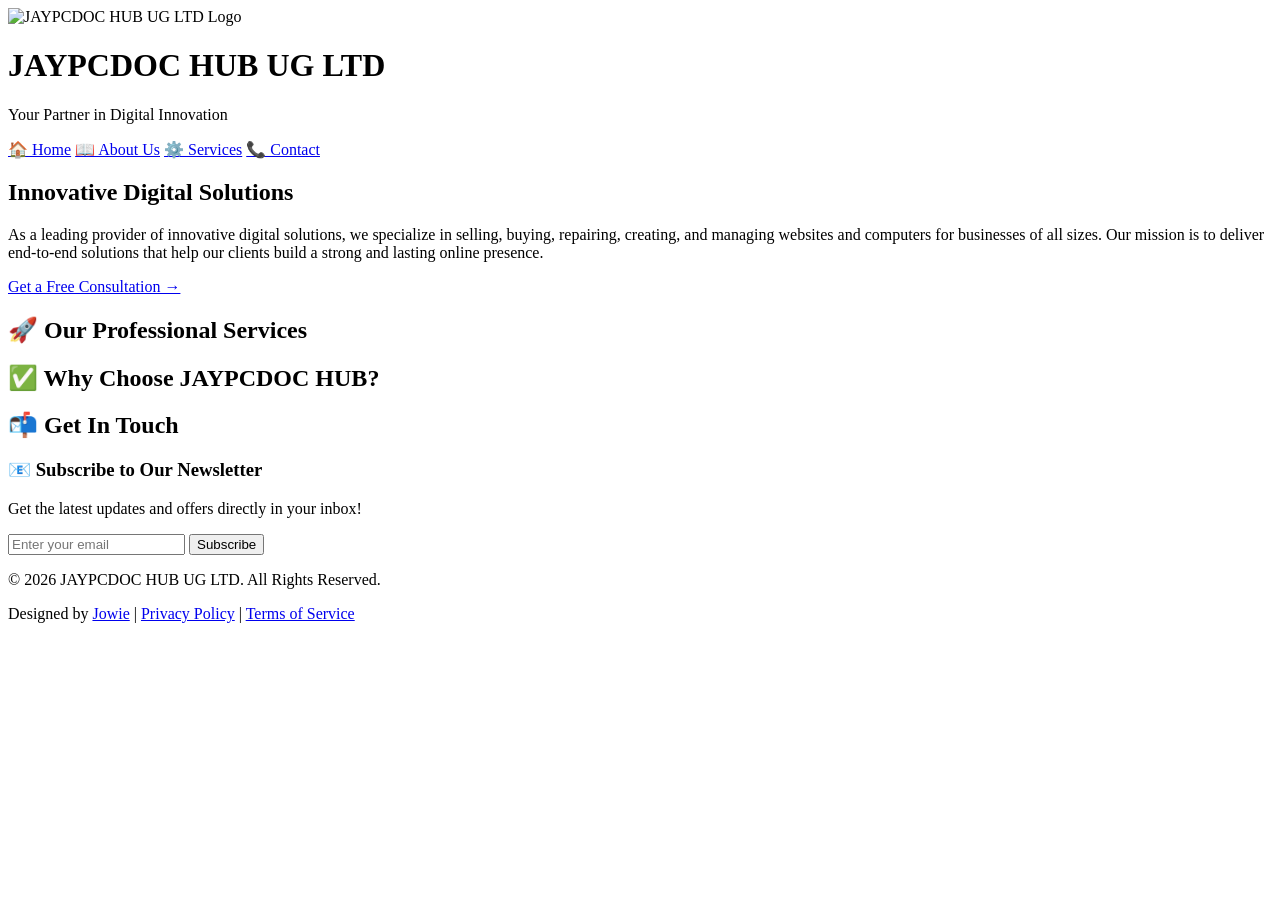
==== index.html @ 0c79f5c9 "git add I added style.css ,about.html ,index.html  and script.js" ====
<!DOCTYPE html>
<html lang="en">
<head>
    <meta charset="UTF-8">
    <meta name="viewport" content="width=device-width, initial-scale=1.0">
    <title>JAYPCDOC HUB | Digital Solutions</title>
    <!-- CSS External File -->
    <link rel="stylesheet" href="css/style.css">
</head>
<body>
    <div class="container">
        <!-- Header with Logo and Title combined -->
        <div class="header-section">
            <div class="logo-area">
                <img src="images/screenshot-7.png" alt="JAYPCDOC HUB UG LTD Logo" width="80" height="80">
                <h1>JAYPCDOC HUB <span class="light-text">UG LTD</span></h1>
            </div>
            <p class="tagline">Your Partner in Digital Innovation</p>
        </div>

        <!-- Professional Navigation -->
        <nav class="main-nav">
            <a href="index.html" class="active">🏠 Home</a>
            <a href="pages/about.html">📖 About Us</a>
            <a href="pages/services.html">⚙️ Services</a>
            <a href="pages/contact.html">📞 Contact</a>
        </nav>

        <!-- Main Hero Section -->
        <div class="hero-section">
            <h2 class="no-border">Innovative Digital Solutions</h2>
            <p class="hero-text">As a leading provider of innovative digital solutions, we specialize in selling, buying, repairing, creating, and managing websites and computers for businesses of all sizes. Our mission is to deliver end-to-end solutions that help our clients build a strong and lasting online presence.</p>
            <a href="pages/contact.html" class="cta-button" id="consultationBtn">Get a Free Consultation →</a>
        </div>

        <!-- Our Services -->
        <h2>🚀 Our Professional Services</h2>
        <div class="services-grid" id="servicesContainer">
            <!-- Services will be loaded dynamically via JavaScript -->
        </div>

        <!-- Why Choose Us -->
        <h2>✅ Why Choose JAYPCDOC HUB?</h2>
        <div class="features-grid" id="featuresContainer">
            <!-- Features will be loaded dynamically via JavaScript -->
        </div>

        <!-- Contact Us Section -->
        <h2>📬 Get In Touch</h2>
        <div class="contact-info" id="contactSection">
            <!-- Contact info will be loaded dynamically via JavaScript -->
        </div>

        <!-- Newsletter Signup -->
        <div class="newsletter-section">
            <h3>📧 Subscribe to Our Newsletter</h3>
            <p>Get the latest updates and offers directly in your inbox!</p>
            <form id="newsletterForm" class="newsletter-form">
                <input type="email" placeholder="Enter your email" required>
                <button type="submit" class="subscribe-btn">Subscribe</button>
            </form>
            <div id="newsletterMessage" class="newsletter-message"></div>
        </div>

        <!-- Footer -->
        <footer>
            <p>&copy; 2026 JAYPCDOC HUB UG LTD. All Rights Reserved.</p>
            <p>Designed  by <a href="#">Jowie</a> | <a href="#">Privacy Policy</a> | <a href="#">Terms of Service</a></p>
        </footer>
    </div>

    <!-- JavaScript External File -->
    <script src="js/script.js"></script>
</body>
</html>
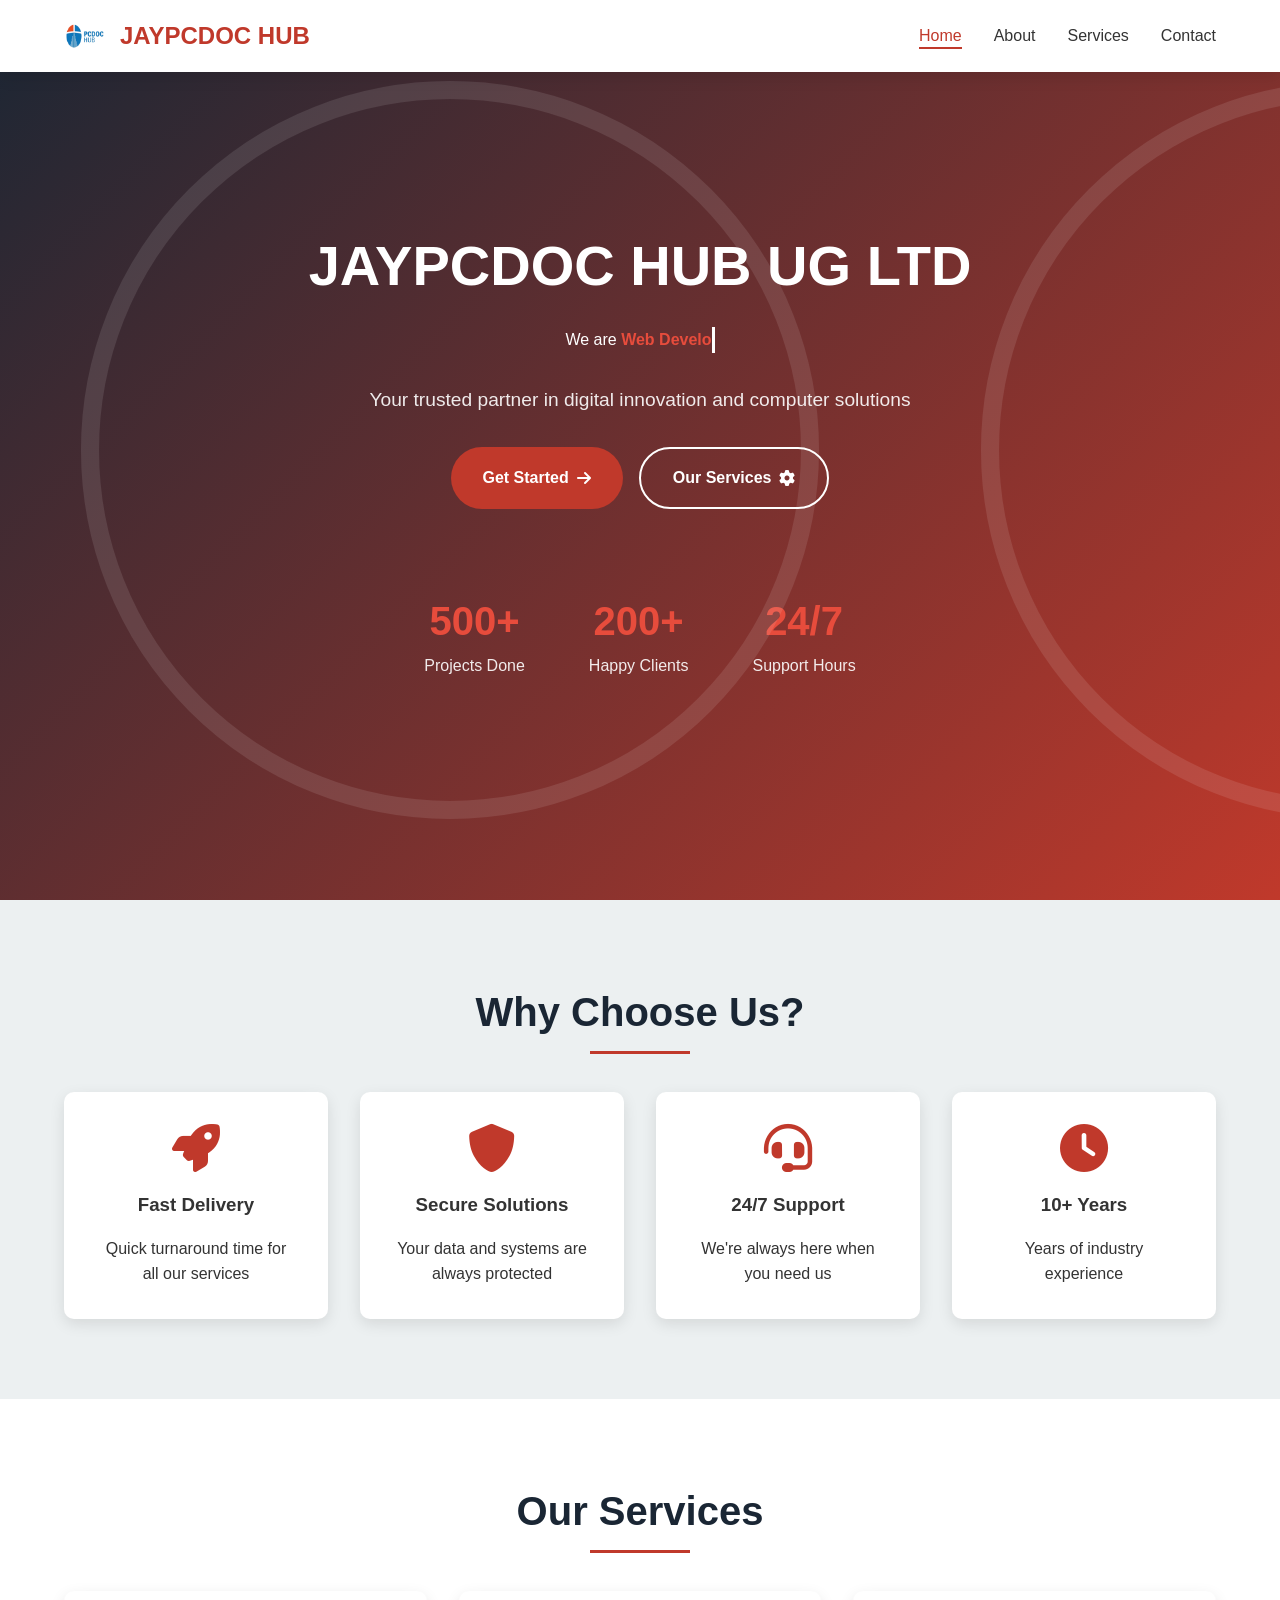
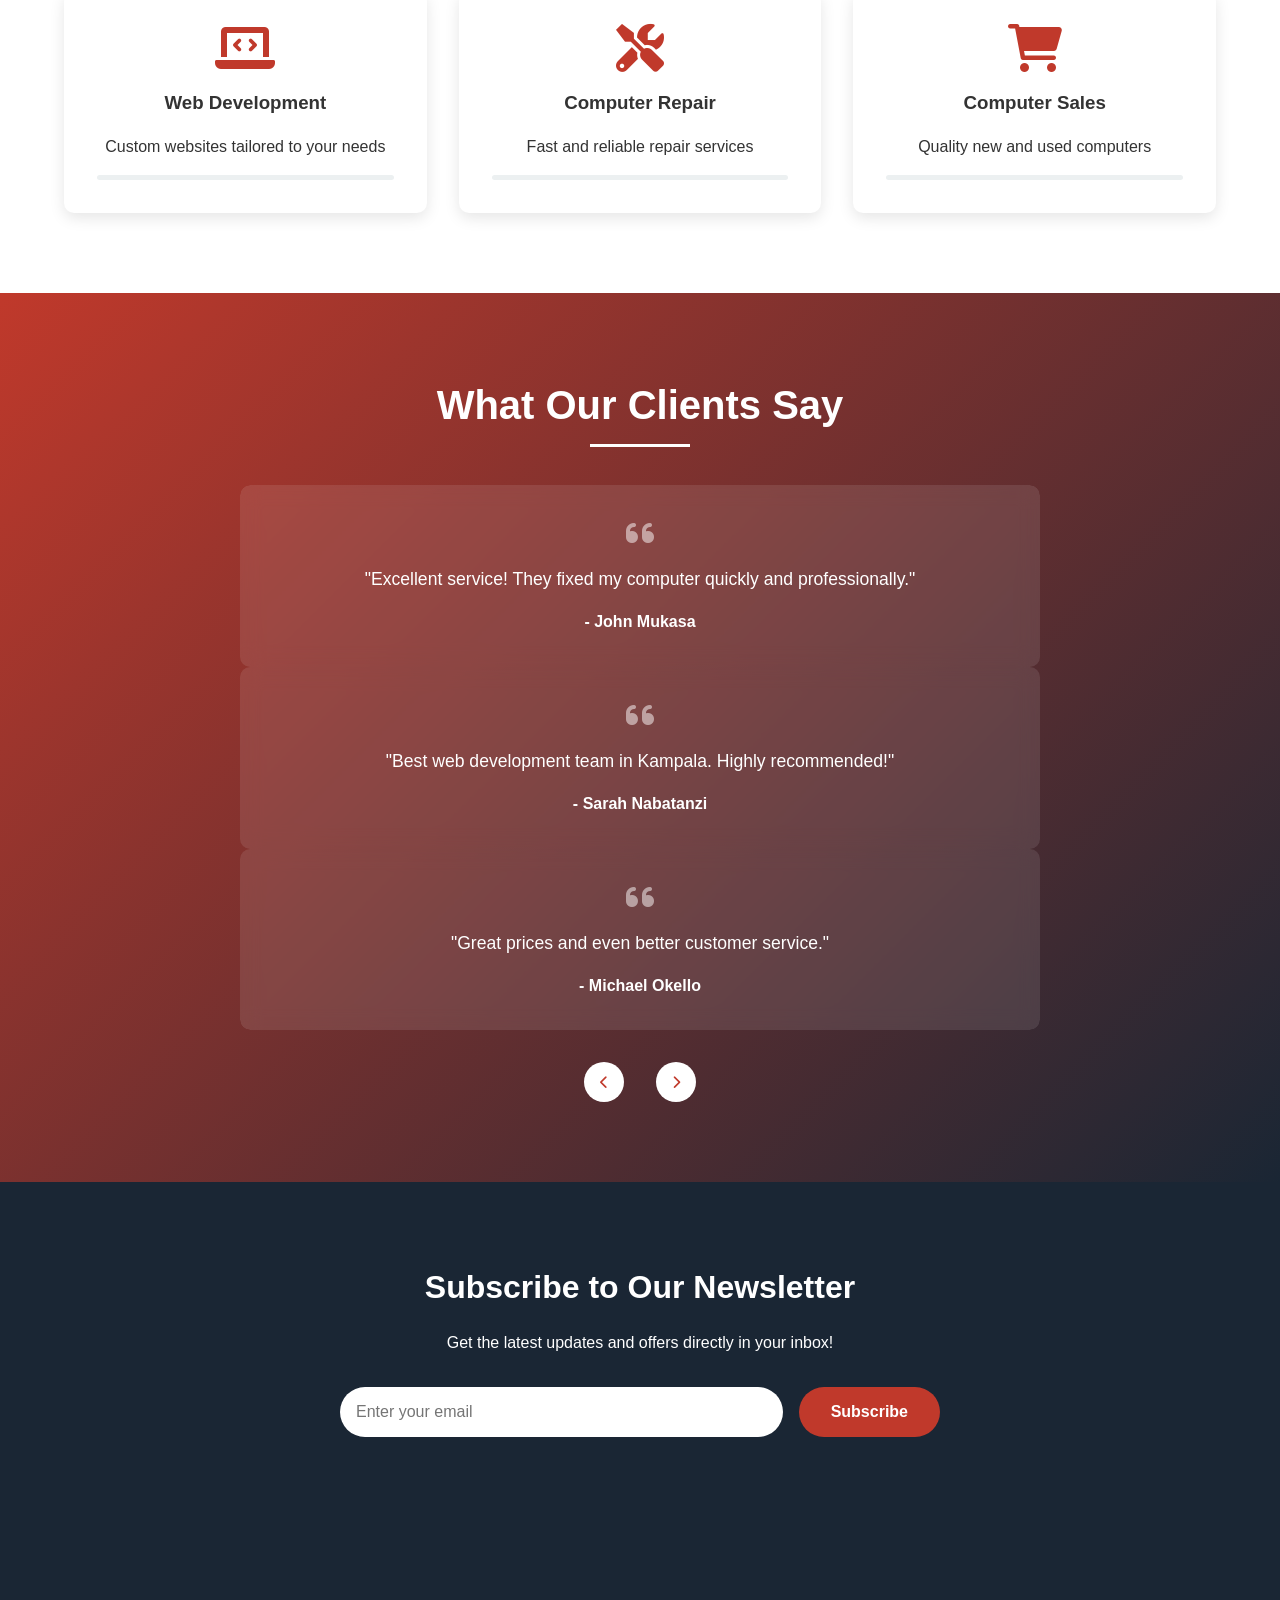
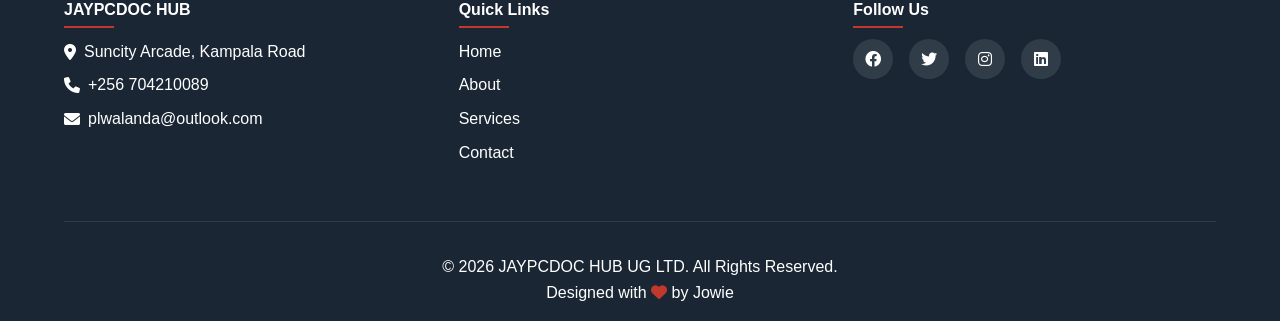
==== commit 30fb6343: "Improve website UI and services page Improve website UI and services page  - Updated logo - Added" ====
--- a/index.html
+++ b/index.html
@@ -3,73 +3,227 @@
 <head>
     <meta charset="UTF-8">
     <meta name="viewport" content="width=device-width, initial-scale=1.0">
-    <title>JAYPCDOC HUB | Digital Solutions</title>
-    <!-- CSS External File -->
-    <link rel="stylesheet" href="css/style.css">
+    <title>JAYPCDOC HUB - Home</title>
+    <link rel="stylesheet" href="style.css">
+    <!-- Font Awesome for icons -->
+    <link rel="stylesheet" href="https://cdnjs.cloudflare.com/ajax/libs/font-awesome/6.0.0/css/all.min.css">
 </head>
 <body>
-    <div class="container">
-        <!-- Header with Logo and Title combined -->
-        <div class="header-section">
-            <div class="logo-area">
-                <img src="images/screenshot-7.png" alt="JAYPCDOC HUB UG LTD Logo" width="80" height="80">
-                <h1>JAYPCDOC HUB <span class="light-text">UG LTD</span></h1>
-            </div>
-            <p class="tagline">Your Partner in Digital Innovation</p>
-        </div>
-
-        <!-- Professional Navigation -->
-        <nav class="main-nav">
-            <a href="index.html" class="active">🏠 Home</a>
-            <a href="pages/about.html">📖 About Us</a>
-            <a href="pages/services.html">⚙️ Services</a>
-            <a href="pages/contact.html">📞 Contact</a>
+    <!-- Loading Spinner -->
+    <div class="loader-wrapper" id="loader">
+        <div class="loader"></div>
+    </div>
+
+    <!-- Scroll Progress Bar -->
+    <div class="progress-bar" id="progressBar"></div>
+
+    <!-- Header -->
+    <header>
+        <nav class="navbar">
+            <div class="logo">
+                <img src="logo.png" alt="JAYPCDOC HUB Logo" class="logo-image">
+                <span class="logo-text">JAYPCDOC HUB</span>
+            </div>
+            <ul class="nav-menu" id="navMenu">
+                <li><a href="index.html" class="active">Home</a></li>
+                <li><a href="about.html">About</a></li>
+                <li><a href="services.html">Services</a></li>
+                <li><a href="contact.html">Contact</a></li>
+            </ul>
+            <div class="hamburger" id="hamburger">
+                <span class="bar"></span>
+                <span class="bar"></span>
+                <span class="bar"></span>
+            </div>
         </nav>
-
-        <!-- Main Hero Section -->
-        <div class="hero-section">
-            <h2 class="no-border">Innovative Digital Solutions</h2>
-            <p class="hero-text">As a leading provider of innovative digital solutions, we specialize in selling, buying, repairing, creating, and managing websites and computers for businesses of all sizes. Our mission is to deliver end-to-end solutions that help our clients build a strong and lasting online presence.</p>
-            <a href="pages/contact.html" class="cta-button" id="consultationBtn">Get a Free Consultation →</a>
-        </div>
-
-        <!-- Our Services -->
-        <h2>🚀 Our Professional Services</h2>
-        <div class="services-grid" id="servicesContainer">
-            <!-- Services will be loaded dynamically via JavaScript -->
-        </div>
-
-        <!-- Why Choose Us -->
-        <h2>✅ Why Choose JAYPCDOC HUB?</h2>
-        <div class="features-grid" id="featuresContainer">
-            <!-- Features will be loaded dynamically via JavaScript -->
-        </div>
-
-        <!-- Contact Us Section -->
-        <h2>📬 Get In Touch</h2>
-        <div class="contact-info" id="contactSection">
-            <!-- Contact info will be loaded dynamically via JavaScript -->
-        </div>
-
-        <!-- Newsletter Signup -->
-        <div class="newsletter-section">
-            <h3>📧 Subscribe to Our Newsletter</h3>
+    </header>
+
+    <!-- Hero Section with Typing Effect -->
+    <section class="hero">
+        <div class="hero-content">
+            <h1 class="glitch-text">JAYPCDOC HUB UG LTD</h1>
+            <p>We are <span class="typed-text"></span><span class="cursor">&nbsp;</span></p>
+            <p class="hero-description">Your trusted partner in digital innovation and computer solutions</p>
+            <div class="hero-buttons">
+                <a href="contact.html" class="btn btn-primary">Get Started <i class="fas fa-arrow-right"></i></a>
+                <a href="services.html" class="btn btn-secondary">Our Services <i class="fas fa-cog"></i></a>
+            </div>
+        </div>
+        <div class="hero-stats">
+            <div class="stat-item" data-target="500">
+                <span class="stat-number" id="stat1">0</span>
+                <span class="stat-label">Projects Done</span>
+            </div>
+            <div class="stat-item" data-target="200">
+                <span class="stat-number" id="stat2">0</span>
+                <span class="stat-label">Happy Clients</span>
+            </div>
+            <div class="stat-item" data-target="24">
+                <span class="stat-number" id="stat3">0</span>
+                <span class="stat-label">Support Hours</span>
+            </div>
+        </div>
+    </section>
+
+    <!-- Features Section with Cards -->
+    <section class="features">
+        <h2 class="section-title">Why Choose Us?</h2>
+        <div class="features-grid">
+            <div class="feature-card" data-aos="fade-up">
+                <div class="feature-icon">
+                    <i class="fas fa-rocket"></i>
+                </div>
+                <h3>Fast Delivery</h3>
+                <p>Quick turnaround time for all our services</p>
+                <div class="feature-hover">
+                    <span>Learn more <i class="fas fa-arrow-right"></i></span>
+                </div>
+            </div>
+            <div class="feature-card" data-aos="fade-up" data-aos-delay="100">
+                <div class="feature-icon">
+                    <i class="fas fa-shield-alt"></i>
+                </div>
+                <h3>Secure Solutions</h3>
+                <p>Your data and systems are always protected</p>
+                <div class="feature-hover">
+                    <span>Learn more <i class="fas fa-arrow-right"></i></span>
+                </div>
+            </div>
+            <div class="feature-card" data-aos="fade-up" data-aos-delay="200">
+                <div class="feature-icon">
+                    <i class="fas fa-headset"></i>
+                </div>
+                <h3>24/7 Support</h3>
+                <p>We're always here when you need us</p>
+                <div class="feature-hover">
+                    <span>Learn more <i class="fas fa-arrow-right"></i></span>
+                </div>
+            </div>
+            <div class="feature-card" data-aos="fade-up" data-aos-delay="300">
+                <div class="feature-icon">
+                    <i class="fas fa-clock"></i>
+                </div>
+                <h3>10+ Years</h3>
+                <p>Years of industry experience</p>
+                <div class="feature-hover">
+                    <span>Learn more <i class="fas fa-arrow-right"></i></span>
+                </div>
+            </div>
+        </div>
+    </section>
+
+    <!-- Services Preview -->
+    <section class="services-preview">
+        <h2 class="section-title">Our Services</h2>
+        <div class="services-grid">
+            <div class="service-card" onclick="showServiceDetails(1)">
+                <i class="fas fa-laptop-code"></i>
+                <h3>Web Development</h3>
+                <p>Custom websites tailored to your needs</p>
+                <div class="service-progress">
+                    <div class="progress-bar" style="width: 0%" id="progress1"></div>
+                </div>
+            </div>
+            <div class="service-card" onclick="showServiceDetails(2)">
+                <i class="fas fa-tools"></i>
+                <h3>Computer Repair</h3>
+                <p>Fast and reliable repair services</p>
+                <div class="service-progress">
+                    <div class="progress-bar" style="width: 0%" id="progress2"></div>
+                </div>
+            </div>
+            <div class="service-card" onclick="showServiceDetails(3)">
+                <i class="fas fa-shopping-cart"></i>
+                <h3>Computer Sales</h3>
+                <p>Quality new and used computers</p>
+                <div class="service-progress">
+                    <div class="progress-bar" style="width: 0%" id="progress3"></div>
+                </div>
+            </div>
+        </div>
+    </section>
+
+    <!-- Testimonials Slider -->
+    <section class="testimonials">
+        <h2 class="section-title">What Our Clients Say</h2>
+        <div class="testimonial-slider">
+            <div class="testimonial-container" id="testimonialContainer">
+                <div class="testimonial">
+                    <i class="fas fa-quote-left"></i>
+                    <p>"Excellent service! They fixed my computer quickly and professionally."</p>
+                    <h4>- John Mukasa</h4>
+                </div>
+                <div class="testimonial">
+                    <i class="fas fa-quote-left"></i>
+                    <p>"Best web development team in Kampala. Highly recommended!"</p>
+                    <h4>- Sarah Nabatanzi</h4>
+                </div>
+                <div class="testimonial">
+                    <i class="fas fa-quote-left"></i>
+                    <p>"Great prices and even better customer service."</p>
+                    <h4>- Michael Okello</h4>
+                </div>
+            </div>
+            <div class="slider-controls">
+                <button class="slider-btn" onclick="prevTestimonial()"><i class="fas fa-chevron-left"></i></button>
+                <div class="slider-dots" id="sliderDots"></div>
+                <button class="slider-btn" onclick="nextTestimonial()"><i class="fas fa-chevron-right"></i></button>
+            </div>
+        </div>
+    </section>
+
+    <!-- Newsletter Section -->
+    <section class="newsletter">
+        <div class="newsletter-content">
+            <h3>Subscribe to Our Newsletter</h3>
             <p>Get the latest updates and offers directly in your inbox!</p>
             <form id="newsletterForm" class="newsletter-form">
                 <input type="email" placeholder="Enter your email" required>
-                <button type="submit" class="subscribe-btn">Subscribe</button>
+                <button type="submit" class="btn btn-primary">Subscribe</button>
             </form>
             <div id="newsletterMessage" class="newsletter-message"></div>
         </div>
-
-        <!-- Footer -->
-        <footer>
+    </section>
+
+    <!-- Back to Top Button -->
+    <button class="back-to-top" id="backToTop">
+        <i class="fas fa-arrow-up"></i>
+    </button>
+
+    <!-- Footer -->
+    <footer>
+        <div class="footer-content">
+            <div class="footer-section">
+                <h4>JAYPCDOC HUB</h4>
+                <p><i class="fas fa-map-marker-alt"></i> Suncity Arcade, Kampala Road</p>
+                <p><i class="fas fa-phone"></i> +256 704210089</p>
+                <p><i class="fas fa-envelope"></i> plwalanda@outlook.com</p>
+            </div>
+            <div class="footer-section">
+                <h4>Quick Links</h4>
+                <ul>
+                    <li><a href="index.html">Home</a></li>
+                    <li><a href="about.html">About</a></li>
+                    <li><a href="services.html">Services</a></li>
+                    <li><a href="contact.html">Contact</a></li>
+                </ul>
+            </div>
+            <div class="footer-section">
+                <h4>Follow Us</h4>
+                <div class="social-links">
+                    <a href="#"><i class="fab fa-facebook"></i></a>
+                    <a href="#"><i class="fab fa-twitter"></i></a>
+                    <a href="#"><i class="fab fa-instagram"></i></a>
+                    <a href="#"><i class="fab fa-linkedin"></i></a>
+                </div>
+            </div>
+        </div>
+        <div class="footer-bottom">
             <p>&copy; 2026 JAYPCDOC HUB UG LTD. All Rights Reserved.</p>
-            <p>Designed  by <a href="#">Jowie</a> | <a href="#">Privacy Policy</a> | <a href="#">Terms of Service</a></p>
-        </footer>
-    </div>
-
-    <!-- JavaScript External File -->
-    <script src="js/script.js"></script>
+            <p>Designed with <i class="fas fa-heart"></i> by Jowie</p>
+        </div>
+    </footer>
+
+    <script src="script.js"></script>
 </body>
 </html>
--- a/style.css
+++ b/style.css
@@ -0,0 +1,1464 @@
+/* ===== RESET & BASE ===== */
+* {
+    margin: 0;
+    padding: 0;
+    box-sizing: border-box;
+}
+
+:root {
+    --primary-color: #c0392b;  /* Deep Red */
+    --secondary-color: #2c3e50; /* Deep Blue */
+    --accent-color: #e74c3c;    /* Bright Red for accents */
+    --dark-color: #1a2634;      /* Darker Blue for backgrounds */
+    --light-color: #ecf0f1;     /* Light Gray (keep for contrast) */
+    --danger-color: #c0392b;    /* Same as primary red */
+    --text-color: #333;
+    --text-light: #7f8c8d;
+    --white: #fff;
+    --black: #000;
+    --shadow: 0 5px 15px rgba(0,0,0,0.1);
+    --transition: all 0.3s ease;
+}
+
+body {
+    font-family: 'Segoe UI', Tahoma, Geneva, Verdana, sans-serif;
+    line-height: 1.6;
+    color: var(--text-color);
+    overflow-x: hidden;
+}
+
+/* ===== LOADER ===== */
+.loader-wrapper {
+    position: fixed;
+    top: 0;
+    left: 0;
+    width: 100%;
+    height: 100%;
+    background: var(--white);
+    display: flex;
+    justify-content: center;
+    align-items: center;
+    z-index: 9999;
+    transition: opacity 0.5s ease;
+}
+
+.loader-wrapper.fade-out {
+    opacity: 0;
+    pointer-events: none;
+}
+
+.loader {
+    width: 50px;
+    height: 50px;
+    border: 5px solid var(--light-color);
+    border-top-color: var(--primary-color);
+    border-radius: 50%;
+    animation: spin 1s linear infinite;
+}
+
+@keyframes spin {
+    to { transform: rotate(360deg); }
+}
+
+/* ===== PROGRESS BAR ===== */
+.progress-bar {
+    position: fixed;
+    top: 0;
+    left: 0;
+    width: 0%;
+    height: 3px;
+    background: linear-gradient(90deg, #c0392b, #e74c3c);
+    z-index: 1000;
+    transition: width 0.3s ease;
+}
+
+/* ===== NAVIGATION ===== */
+.navbar {
+    position: fixed;
+    top: 0;
+    width: 100%;
+    display: flex;
+    justify-content: space-between;
+    align-items: center;
+    padding: 1rem 5%;
+    background: var(--white);
+    box-shadow: var(--shadow);
+    z-index: 100;
+    transition: var(--transition);
+}
+
+.navbar.scrolled {
+    padding: 0.5rem 5%;
+    background: rgba(255,255,255,0.95);
+    backdrop-filter: blur(10px);
+}
+
+.logo {
+    display: flex;
+    align-items: center;
+    gap: 1rem;
+}
+
+.logo-img {
+    width: 40px;
+    height: 40px;
+    border-radius: 8px;
+    transition: var(--transition);
+    object-fit: cover;
+}
+
+.logo-image {
+    width: 40px;
+    height: 40px;
+    object-fit: cover;
+}
+
+.logo-img:hover {
+    transform: rotate(360deg);
+}
+
+.logo-text {
+    font-size: 1.5rem;
+    font-weight: bold;
+    color: #c0392b;
+}
+
+.nav-menu {
+    display: flex;
+    list-style: none;
+    gap: 2rem;
+}
+
+.nav-menu a {
+    text-decoration: none;
+    color: var(--text-color);
+    font-weight: 500;
+    transition: var(--transition);
+    position: relative;
+}
+
+.nav-menu a::after {
+    content: '';
+    position: absolute;
+    bottom: -5px;
+    left: 0;
+    width: 0;
+    height: 2px;
+    background: #c0392b;
+    transition: var(--transition);
+}
+
+.nav-menu a:hover::after,
+.nav-menu a.active::after {
+    width: 100%;
+}
+
+.nav-menu a.active {
+    color: #c0392b;
+}
+
+.hamburger {
+    display: none;
+    cursor: pointer;
+}
+
+.bar {
+    display: block;
+    width: 25px;
+    height: 3px;
+    margin: 5px auto;
+    background: var(--text-color);
+    transition: var(--transition);
+}
+
+/* ===== HERO SECTION ===== */
+.hero {
+    min-height: 100vh;
+    display: flex;
+    flex-direction: column;
+    justify-content: center;
+    align-items: center;
+    text-align: center;
+    padding: 0 5%;
+    background: linear-gradient(135deg, #1a2634 0%, #c0392b 100%);
+    color: var(--white);
+    position: relative;
+    overflow: hidden;
+}
+
+.hero::before {
+    content: '';
+    position: absolute;
+    top: 0;
+    left: 0;
+    right: 0;
+    bottom: 0;
+    background: url('data:image/svg+xml,<svg xmlns="http://www.w3.org/2000/svg" viewBox="0 0 100 100" opacity="0.1"><circle cx="50" cy="50" r="40" fill="none" stroke="white" stroke-width="2"/></svg>') repeat;
+    animation: float 20s linear infinite;
+}
+
+@keyframes float {
+    from { transform: rotate(0deg); }
+    to { transform: rotate(360deg); }
+}
+
+.glitch-text {
+    font-size: 3.5rem;
+    font-weight: bold;
+    margin-bottom: 1rem;
+    position: relative;
+    animation: glitch 3s infinite;
+}
+
+@keyframes glitch {
+    0%, 100% { transform: none; opacity: 1; }
+    7% { transform: skew(-0.5deg, -0.9deg); opacity: 0.75; }
+    10% { transform: none; opacity: 1; }
+    27% { transform: none; opacity: 1; }
+    30% { transform: skew(0.8deg, -0.1deg); opacity: 0.75; }
+    35% { transform: none; opacity: 1; }
+}
+
+.typed-text {
+    color: #e74c3c;
+    font-weight: bold;
+}
+
+.cursor {
+    display: inline-block;
+    width: 3px;
+    background: var(--white);
+    animation: blink 1s infinite;
+}
+
+@keyframes blink {
+    0%, 50% { opacity: 1; }
+    51%, 100% { opacity: 0; }
+}
+
+.hero-description {
+    font-size: 1.2rem;
+    margin: 2rem 0;
+    opacity: 0.9;
+}
+
+.hero-buttons {
+    display: flex;
+    gap: 1rem;
+    justify-content: center;
+    margin: 2rem 0;
+}
+
+.btn {
+    padding: 1rem 2rem;
+    border: none;
+    border-radius: 50px;
+    font-size: 1rem;
+    font-weight: 600;
+    cursor: pointer;
+    transition: var(--transition);
+    text-decoration: none;
+    display: inline-flex;
+    align-items: center;
+    gap: 0.5rem;
+}
+
+.btn-primary {
+    background: #c0392b;
+    color: var(--white);
+}
+
+.btn-primary:hover {
+    background: #a93226;
+    transform: translateY(-3px);
+    box-shadow: 0 5px 20px rgba(192, 57, 43, 0.4);
+}
+
+.btn-secondary {
+    background: transparent;
+    color: var(--white);
+    border: 2px solid var(--white);
+}
+
+.btn-secondary:hover {
+    background: var(--white);
+    color: #c0392b;
+    transform: translateY(-3px);
+}
+
+.hero-stats {
+    display: flex;
+    gap: 4rem;
+    margin-top: 3rem;
+}
+
+.stat-item {
+    text-align: center;
+}
+
+.stat-number {
+    font-size: 2.5rem;
+    font-weight: bold;
+    color: #e74c3c;
+    display: block;
+}
+
+.stat-label {
+    font-size: 1rem;
+    opacity: 0.9;
+}
+
+/* ===== FEATURES SECTION ===== */
+.features {
+    padding: 5rem 5%;
+    background: var(--light-color);
+}
+
+.section-title {
+    text-align: center;
+    font-size: 2.5rem;
+    margin-bottom: 3rem;
+    color: #1a2634;
+    position: relative;
+}
+
+.section-title::after {
+    content: '';
+    position: absolute;
+    bottom: -10px;
+    left: 50%;
+    transform: translateX(-50%);
+    width: 100px;
+    height: 3px;
+    background: #c0392b;
+}
+
+.features-grid {
+    display: grid;
+    grid-template-columns: repeat(auto-fit, minmax(250px, 1fr));
+    gap: 2rem;
+    max-width: 1200px;
+    margin: 0 auto;
+}
+
+.feature-card {
+    background: var(--white);
+    padding: 2rem;
+    border-radius: 10px;
+    text-align: center;
+    box-shadow: var(--shadow);
+    transition: var(--transition);
+    position: relative;
+    overflow: hidden;
+}
+
+.feature-card::before {
+    content: '';
+    position: absolute;
+    top: 0;
+    left: 0;
+    width: 100%;
+    height: 0;
+    background: linear-gradient(135deg, #c0392b, #1a2634);
+    transition: var(--transition);
+    z-index: 0;
+}
+
+.feature-card:hover::before {
+    height: 100%;
+}
+
+.feature-card:hover {
+    transform: translateY(-10px);
+    color: var(--white);
+}
+
+.feature-card:hover .feature-icon i,
+.feature-card:hover h3,
+.feature-card:hover p {
+    color: var(--white);
+    position: relative;
+    z-index: 1;
+}
+
+.feature-icon {
+    margin-bottom: 1rem;
+}
+
+.feature-icon i {
+    font-size: 3rem;
+    color: #c0392b;
+    transition: var(--transition);
+}
+
+.feature-card h3 {
+    margin-bottom: 1rem;
+    transition: var(--transition);
+}
+
+.feature-card p {
+    transition: var(--transition);
+}
+
+.feature-hover {
+    position: absolute;
+    bottom: -50px;
+    left: 0;
+    width: 100%;
+    background: rgba(255,255,255,0.2);
+    padding: 1rem;
+    transition: var(--transition);
+    z-index: 1;
+}
+
+.feature-card:hover .feature-hover {
+    bottom: 0;
+}
+
+/* ===== SERVICES PREVIEW ===== */
+.services-preview {
+    padding: 5rem 5%;
+}
+
+.services-grid {
+    display: grid;
+    grid-template-columns: repeat(auto-fit, minmax(300px, 1fr));
+    gap: 2rem;
+    max-width: 1200px;
+    margin: 0 auto;
+}
+
+.service-card {
+    background: var(--white);
+    padding: 2rem;
+    border-radius: 10px;
+    text-align: center;
+    box-shadow: var(--shadow);
+    transition: var(--transition);
+    cursor: pointer;
+    border: 1px solid transparent;
+}
+
+.service-card:hover {
+    border-color: #c0392b;
+    transform: scale(1.05);
+}
+
+.service-card i {
+    font-size: 3rem;
+    color: #c0392b;
+    margin-bottom: 1rem;
+}
+
+.service-card h3 {
+    margin-bottom: 1rem;
+}
+
+.service-progress {
+    width: 100%;
+    height: 5px;
+    background: var(--light-color);
+    border-radius: 10px;
+    margin-top: 1rem;
+    overflow: hidden;
+}
+
+.service-progress .progress-bar {
+    position: relative;
+    height: 100%;
+    background: #c0392b;
+    transition: width 1s ease;
+}
+
+/* ===== TESTIMONIALS ===== */
+.testimonials {
+    padding: 5rem 5%;
+    background: linear-gradient(135deg, #c0392b, #1a2634);
+    color: var(--white);
+}
+
+.testimonials .section-title {
+    color: var(--white);
+}
+
+.testimonials .section-title::after {
+    background: var(--white);
+}
+
+.testimonial-slider {
+    max-width: 800px;
+    margin: 0 auto;
+    position: relative;
+}
+
+.testimonial-container {
+    overflow: hidden;
+    border-radius: 10px;
+}
+
+.testimonial {
+    background: rgba(255,255,255,0.1);
+    padding: 2rem;
+    border-radius: 10px;
+    text-align: center;
+    backdrop-filter: blur(10px);
+}
+
+.testimonial i {
+    font-size: 2rem;
+    margin-bottom: 1rem;
+    opacity: 0.5;
+}
+
+.testimonial p {
+    font-size: 1.1rem;
+    margin-bottom: 1rem;
+}
+
+.testimonial h4 {
+    color: var(--white);
+}
+
+.slider-controls {
+    display: flex;
+    justify-content: center;
+    align-items: center;
+    gap: 1rem;
+    margin-top: 2rem;
+}
+
+.slider-btn {
+    width: 40px;
+    height: 40px;
+    border: none;
+    border-radius: 50%;
+    background: var(--white);
+    color: #c0392b;
+    cursor: pointer;
+    transition: var(--transition);
+}
+
+.slider-btn:hover {
+    background: #c0392b;
+    color: var(--white);
+    transform: scale(1.1);
+}
+
+.slider-dots {
+    display: flex;
+    gap: 0.5rem;
+}
+
+.dot {
+    width: 10px;
+    height: 10px;
+    border-radius: 50%;
+    background: rgba(255,255,255,0.5);
+    cursor: pointer;
+    transition: var(--transition);
+}
+
+.dot.active {
+    background: var(--white);
+    transform: scale(1.2);
+}
+
+/* ===== NEWSLETTER ===== */
+.newsletter {
+    padding: 5rem 5%;
+    background: #1a2634;
+    color: var(--white);
+}
+
+.newsletter-content {
+    max-width: 600px;
+    margin: 0 auto;
+    text-align: center;
+}
+
+.newsletter-content h3 {
+    font-size: 2rem;
+    margin-bottom: 1rem;
+}
+
+.newsletter-form {
+    display: flex;
+    gap: 1rem;
+    margin: 2rem 0;
+}
+
+.newsletter-form input {
+    flex: 1;
+    padding: 1rem;
+    border: none;
+    border-radius: 50px;
+    font-size: 1rem;
+    outline: none;
+}
+
+.newsletter-message {
+    padding: 1rem;
+    border-radius: 5px;
+    display: none;
+}
+
+.newsletter-message.success {
+    display: block;
+    background: #c0392b;
+}
+
+.newsletter-message.error {
+    display: block;
+    background: #c0392b;
+}
+
+/* ===== BACK TO TOP BUTTON ===== */
+.back-to-top {
+    position: fixed;
+    bottom: 30px;
+    right: 30px;
+    width: 50px;
+    height: 50px;
+    border: none;
+    border-radius: 50%;
+    background: #c0392b;
+    color: var(--white);
+    cursor: pointer;
+    display: none;
+    align-items: center;
+    justify-content: center;
+    font-size: 1.2rem;
+    box-shadow: var(--shadow);
+    transition: var(--transition);
+    z-index: 99;
+}
+
+.back-to-top:hover {
+    background: #1a2634;
+    transform: translateY(-5px);
+}
+
+.back-to-top.show {
+    display: flex;
+}
+
+/* ===== FOOTER ===== */
+footer {
+    background: #1a2634;
+    color: var(--white);
+    padding: 3rem 5% 1rem;
+}
+
+.footer-content {
+    display: grid;
+    grid-template-columns: repeat(auto-fit, minmax(250px, 1fr));
+    gap: 2rem;
+    max-width: 1200px;
+    margin: 0 auto;
+}
+
+.footer-section h4 {
+    margin-bottom: 1rem;
+    position: relative;
+}
+
+.footer-section h4::after {
+    content: '';
+    position: absolute;
+    bottom: -5px;
+    left: 0;
+    width: 50px;
+    height: 2px;
+    background: #c0392b;
+}
+
+.footer-section p {
+    margin-bottom: 0.5rem;
+    display: flex;
+    align-items: center;
+    gap: 0.5rem;
+}
+
+.footer-section ul {
+    list-style: none;
+}
+
+.footer-section ul li {
+    margin-bottom: 0.5rem;
+}
+
+.footer-section ul li a {
+    color: var(--white);
+    text-decoration: none;
+    transition: var(--transition);
+}
+
+.footer-section ul li a:hover {
+    color: #c0392b;
+    padding-left: 5px;
+}
+
+.social-links {
+    display: flex;
+    gap: 1rem;
+}
+
+.social-links a {
+    width: 40px;
+    height: 40px;
+    background: rgba(255,255,255,0.1);
+    border-radius: 50%;
+    display: flex;
+    align-items: center;
+    justify-content: center;
+    color: var(--white);
+    text-decoration: none;
+    transition: var(--transition);
+}
+
+.social-links a:hover {
+    background: #c0392b;
+    transform: translateY(-3px);
+}
+
+.footer-bottom {
+    text-align: center;
+    margin-top: 3rem;
+    padding-top: 2rem;
+    border-top: 1px solid rgba(255,255,255,0.1);
+}
+
+.footer-bottom i {
+    color: #c0392b;
+}
+
+/* ===== ANIMATIONS ===== */
+@keyframes fadeInUp {
+    from {
+        opacity: 0;
+        transform: translateY(30px);
+    }
+    to {
+        opacity: 1;
+        transform: translateY(0);
+    }
+}
+
+.fadeInUp {
+    animation: fadeInUp 0.6s ease forwards;
+}
+
+/* ===== RESPONSIVE DESIGN ===== */
+@media (max-width: 768px) {
+    .hamburger {
+        display: block;
+    }
+
+    .hamburger.active .bar:nth-child(2) {
+        opacity: 0;
+    }
+
+    .hamburger.active .bar:nth-child(1) {
+        transform: translateY(8px) rotate(45deg);
+    }
+
+    .hamburger.active .bar:nth-child(3) {
+        transform: translateY(-8px) rotate(-45deg);
+    }
+
+    .nav-menu {
+        position: fixed;
+        left: -100%;
+        top: 70px;
+        gap: 0;
+        flex-direction: column;
+        background: var(--white);
+        width: 100%;
+        text-align: center;
+        transition: 0.3s;
+        box-shadow: 0 10px 10px rgba(0,0,0,0.1);
+        padding: 2rem 0;
+    }
+
+    .nav-menu.active {
+        left: 0;
+    }
+
+    .nav-menu li {
+        margin: 1rem 0;
+    }
+
+    .hero-stats {
+        flex-direction: column;
+        gap: 2rem;
+    }
+
+    .newsletter-form {
+        flex-direction: column;
+    }
+
+    .glitch-text {
+        font-size: 2rem;
+    }
+}
+
+/* ===== PAGE HEADER ===== */
+.page-header {
+    background: linear-gradient(135deg, #c0392b, #1a2634);
+    color: var(--white);
+    padding: 8rem 5% 4rem;
+    text-align: center;
+}
+
+.page-header h1 {
+    font-size: 3rem;
+    margin-bottom: 1rem;
+}
+
+/* ===== ABOUT PAGE ===== */
+.about-section {
+    padding: 5rem 5%;
+}
+
+.about-container {
+    display: grid;
+    grid-template-columns: 1fr 1fr;
+    gap: 4rem;
+    max-width: 1200px;
+    margin: 0 auto;
+    align-items: center;
+}
+
+.about-image img {
+    width: 100%;
+    border-radius: 10px;
+    box-shadow: var(--shadow);
+}
+
+.about-content h2 {
+    color: #c0392b;
+    margin-bottom: 1rem;
+}
+
+.about-content p {
+    margin-bottom: 2rem;
+    line-height: 1.8;
+}
+
+.team-section {
+    padding: 5rem 5%;
+    background: var(--light-color);
+}
+
+.team-grid {
+    display: grid;
+    grid-template-columns: repeat(auto-fit, minmax(250px, 1fr));
+    gap: 2rem;
+    max-width: 1200px;
+    margin: 0 auto;
+}
+
+.team-card {
+    background: var(--white);
+    padding: 2rem;
+    border-radius: 10px;
+    text-align: center;
+    box-shadow: var(--shadow);
+    transition: var(--transition);
+}
+
+.team-card:hover {
+    transform: translateY(-10px);
+}
+
+.team-image i {
+    font-size: 5rem;
+    color: #c0392b;
+    margin-bottom: 1rem;
+}
+
+.team-card h3 {
+    margin-bottom: 0.5rem;
+}
+
+.team-card p {
+    color: var(--text-light);
+    margin-bottom: 1rem;
+}
+
+.team-social {
+    display: flex;
+    justify-content: center;
+    gap: 1rem;
+}
+
+.team-social a {
+    color: var(--text-light);
+    transition: var(--transition);
+}
+
+.team-social a:hover {
+    color: #c0392b;
+}
+
+/* ===== CONTACT PAGE ===== */
+.contact-section {
+    padding: 5rem 5%;
+}
+
+.contact-container {
+    display: grid;
+    grid-template-columns: 1fr 2fr;
+    gap: 4rem;
+    max-width: 1200px;
+    margin: 0 auto;
+}
+
+.contact-info-box {
+    background: linear-gradient(135deg, #c0392b, #1a2634);
+    color: var(--white);
+    padding: 2rem;
+    border-radius: 10px;
+}
+
+.contact-info-box h2 {
+    margin-bottom: 2rem;
+}
+
+.contact-info-box p {
+    margin-bottom: 1rem;
+    display: flex;
+    align-items: center;
+    gap: 1rem;
+}
+
+.contact-social {
+    display: flex;
+    gap: 1rem;
+    margin-top: 2rem;
+}
+
+.contact-social a {
+    width: 40px;
+    height: 40px;
+    background: rgba(255,255,255,0.2);
+    border-radius: 50%;
+    display: flex;
+    align-items: center;
+    justify-content: center;
+    color: var(--white);
+    transition: var(--transition);
+}
+
+.contact-social a:hover {
+    background: var(--white);
+    color: #c0392b;
+}
+
+.contact-form {
+    background: var(--white);
+    padding: 2rem;
+    border-radius: 10px;
+    box-shadow: var(--shadow);
+}
+
+.contact-form h2 {
+    margin-bottom: 2rem;
+    color: #c0392b;
+}
+
+.contact-form input,
+.contact-form textarea {
+    width: 100%;
+    padding: 1rem;
+    margin-bottom: 1rem;
+    border: 1px solid #ddd;
+    border-radius: 5px;
+    transition: var(--transition);
+}
+
+.contact-form input:focus,
+.contact-form textarea:focus {
+    border-color: #c0392b;
+    outline: none;
+}
+
+.map-section {
+    height: 450px;
+}
+
+/* ===== RESPONSIVE ===== */
+@media (max-width: 768px) {
+    .about-container,
+    .contact-container {
+        grid-template-columns: 1fr;
+    }
+
+    .page-header h1 {
+        font-size: 2rem;
+    }
+}
+.values-list {
+    list-style: none;
+    margin-top: 1rem;
+}
+
+.values-list li {
+    margin-bottom: 0.8rem;
+    display: flex;
+    align-items: center;
+    gap: 0.5rem;
+}
+
+.values-list i {
+    color: var(--primary-color);
+    font-size: 1.2rem;
+}
+
+/* ===== PRODUCT SHOWCASE STYLES ===== */
+.product-showcase {
+    padding: 3rem 5%;
+    background: linear-gradient(135deg, #f8f9fa 0%, #e9ecef 100%);
+}
+
+.category-tabs {
+    display: flex;
+    justify-content: center;
+    flex-wrap: wrap;
+    gap: 1rem;
+    margin-bottom: 3rem;
+}
+
+.category-tab {
+    padding: 0.8rem 2rem;
+    background: var(--white);
+    border: 2px solid var(--primary-color);
+    border-radius: 50px;
+    color: var(--primary-color);
+    font-weight: 600;
+    cursor: pointer;
+    transition: var(--transition);
+}
+
+.category-tab:hover,
+.category-tab.active {
+    background: var(--primary-color);
+    color: var(--white);
+    transform: translateY(-2px);
+    box-shadow: 0 5px 15px rgba(192, 57, 43, 0.3);
+}
+
+.products-grid {
+    display: grid;
+    grid-template-columns: repeat(auto-fill, minmax(280px, 1fr));
+    gap: 2rem;
+    max-width: 1400px;
+    margin: 0 auto;
+}
+
+.product-card {
+    background: var(--white);
+    border-radius: 15px;
+    overflow: hidden;
+    box-shadow: 0 5px 20px rgba(0,0,0,0.1);
+    transition: var(--transition);
+    position: relative;
+    border: 1px solid rgba(192, 57, 43, 0.1);
+}
+
+.product-card:hover {
+    transform: translateY(-10px);
+    box-shadow: 0 10px 30px rgba(192, 57, 43, 0.2);
+}
+
+.product-badge {
+    position: absolute;
+    top: 1rem;
+    right: 1rem;
+    background: var(--primary-color);
+    color: var(--white);
+    padding: 0.3rem 1rem;
+    border-radius: 50px;
+    font-size: 0.8rem;
+    font-weight: 600;
+    z-index: 2;
+}
+
+.product-badge.new {
+    background: #27ae60;
+}
+
+.product-badge.sale {
+    background: #e67e22;
+}
+
+.product-image {
+    width: 100%;
+    height: 220px;
+    object-fit: cover;
+    transition: var(--transition);
+    background: #f8f9fa;
+    padding: 1rem;
+}
+
+.product-card:hover .product-image {
+    transform: scale(1.05);
+}
+
+.product-details {
+    padding: 1.5rem;
+}
+
+.product-category {
+    color: var(--primary-color);
+    font-size: 0.8rem;
+    font-weight: 600;
+    text-transform: uppercase;
+    margin-bottom: 0.5rem;
+}
+
+.product-title {
+    font-size: 1.2rem;
+    font-weight: 600;
+    margin-bottom: 0.5rem;
+    color: var(--dark-color);
+}
+
+.product-specs {
+    font-size: 0.9rem;
+    color: var(--text-light);
+    margin-bottom: 1rem;
+    line-height: 1.4;
+}
+
+.product-price {
+    font-size: 1.5rem;
+    font-weight: 700;
+    color: var(--primary-color);
+    margin-bottom: 0.5rem;
+}
+
+.product-price small {
+    font-size: 0.9rem;
+    font-weight: 400;
+    color: var(--text-light);
+    text-decoration: line-through;
+    margin-left: 0.5rem;
+}
+
+.product-stock {
+    display: inline-block;
+    padding: 0.2rem 1rem;
+    background: #d4edda;
+    color: #155724;
+    border-radius: 50px;
+    font-size: 0.8rem;
+    font-weight: 600;
+    margin-bottom: 1rem;
+}
+
+.product-stock.low {
+    background: #fff3cd;
+    color: #856404;
+}
+
+.product-actions {
+    display: flex;
+    gap: 0.5rem;
+}
+
+.btn-add-to-cart {
+    flex: 1;
+    padding: 0.8rem;
+    background: var(--primary-color);
+    color: var(--white);
+    border: none;
+    border-radius: 5px;
+    cursor: pointer;
+    transition: var(--transition);
+    font-weight: 600;
+}
+
+.btn-add-to-cart:hover {
+    background: var(--dark-color);
+}
+
+.btn-quick-view {
+    padding: 0.8rem 1rem;
+    background: var(--light-color);
+    border: none;
+    border-radius: 5px;
+    cursor: pointer;
+    transition: var(--transition);
+}
+
+.btn-quick-view:hover {
+    background: #ddd;
+}
+
+/* Quick View Modal */
+.quick-view-modal {
+    display: none;
+    position: fixed;
+    top: 0;
+    left: 0;
+    width: 100%;
+    height: 100%;
+    background: rgba(0,0,0,0.8);
+    z-index: 1001;
+    justify-content: center;
+    align-items: center;
+}
+
+.quick-view-modal.active {
+    display: flex;
+}
+
+.modal-content {
+    background: var(--white);
+    max-width: 900px;
+    width: 90%;
+    border-radius: 15px;
+    overflow: hidden;
+    position: relative;
+    animation: slideUp 0.3s ease;
+}
+
+@keyframes slideUp {
+    from {
+        transform: translateY(50px);
+        opacity: 0;
+    }
+    to {
+        transform: translateY(0);
+        opacity: 1;
+    }
+}
+
+.close-modal {
+    position: absolute;
+    top: 1rem;
+    right: 1rem;
+    font-size: 2rem;
+    color: var(--white);
+    cursor: pointer;
+    z-index: 2;
+    width: 40px;
+    height: 40px;
+    background: rgba(0,0,0,0.5);
+    border-radius: 50%;
+    display: flex;
+    align-items: center;
+    justify-content: center;
+}
+
+.close-modal:hover {
+    background: var(--primary-color);
+}
+
+.modal-grid {
+    display: grid;
+    grid-template-columns: 1fr 1fr;
+    gap: 2rem;
+    padding: 2rem;
+}
+
+.modal-image img {
+    width: 100%;
+    height: auto;
+    border-radius: 10px;
+}
+
+.modal-details h2 {
+    color: var(--dark-color);
+    margin-bottom: 1rem;
+}
+
+.modal-price {
+    font-size: 2rem;
+    color: var(--primary-color);
+    margin-bottom: 1rem;
+}
+
+.modal-description {
+    margin-bottom: 1.5rem;
+    line-height: 1.8;
+}
+
+.modal-specs {
+    background: var(--light-color);
+    padding: 1rem;
+    border-radius: 10px;
+    margin-bottom: 1.5rem;
+}
+
+.modal-specs h4 {
+    margin-bottom: 0.5rem;
+    color: var(--dark-color);
+}
+
+.modal-specs ul {
+    list-style: none;
+}
+
+.modal-specs li {
+    margin-bottom: 0.5rem;
+    display: flex;
+    align-items: center;
+    gap: 0.5rem;
+}
+
+.modal-specs i {
+    color: var(--primary-color);
+}
+
+/* Why Choose Us Grid */
+.why-grid {
+    display: grid;
+    grid-template-columns: repeat(auto-fit, minmax(250px, 1fr));
+    gap: 2rem;
+    margin-top: 2rem;
+}
+
+.why-item {
+    text-align: center;
+    padding: 2rem;
+    background: var(--white);
+    border-radius: 10px;
+    box-shadow: var(--shadow);
+    transition: var(--transition);
+}
+
+.why-item:hover {
+    transform: translateY(-5px);
+    box-shadow: 0 10px 30px rgba(192, 57, 43, 0.15);
+}
+
+.why-item i {
+    font-size: 2.5rem;
+    color: var(--primary-color);
+    margin-bottom: 1rem;
+}
+
+.why-item h4 {
+    margin-bottom: 0.5rem;
+    color: var(--dark-color);
+}
+
+.why-item p {
+    color: var(--text-light);
+    font-size: 0.9rem;
+}
+
+/* Services CTA */
+.services-cta {
+    text-align: center;
+    margin-top: 4rem;
+    padding: 3rem;
+    background: linear-gradient(135deg, var(--primary-color), var(--dark-color));
+    border-radius: 15px;
+    color: var(--white);
+}
+
+.services-cta h3 {
+    font-size: 2rem;
+    margin-bottom: 1rem;
+}
+
+.services-cta p {
+    max-width: 600px;
+    margin: 0 auto 2rem;
+    opacity: 0.9;
+}
+
+.cta-buttons {
+    display: flex;
+    gap: 1rem;
+    justify-content: center;
+}
+
+.cta-buttons .btn-secondary {
+    background: var(--white);
+    color: var(--primary-color);
+    border: none;
+}
+
+.cta-buttons .btn-secondary:hover {
+    background: var(--light-color);
+    transform: translateY(-3px);
+}
+
+/* Service category spacing */
+.service-category {
+    scroll-margin-top: 80px;
+}
+
+/* Testimonial Slider - Slower for better readability */
+.testimonial-container {
+    transition: transform 0.5s ease-in-out;
+}
+
+.testimonial {
+    min-width: 100%;
+    transition: opacity 0.5s ease;
+}
+
+.slider-controls {
+    margin-top: 2rem;
+}
+
+.slider-dots {
+    display: flex;
+    gap: 0.5rem;
+    justify-content: center;
+}
+
+.dot {
+    width: 12px;
+    height: 12px;
+    border-radius: 50%;
+    background: rgba(255,255,255,0.3);
+    cursor: pointer;
+    transition: all 0.3s ease;
+}
+
+.dot:hover {
+    background: rgba(255,255,255,0.6);
+}
+
+.dot.active {
+    background: var(--white);
+    transform: scale(1.2);
+}
+
+/* Responsive Design */
+@media (max-width: 768px) {
+    .modal-grid {
+        grid-template-columns: 1fr;
+    }
+    
+    .products-grid {
+        grid-template-columns: 1fr;
+    }
+    
+    .cta-buttons {
+        flex-direction: column;
+    }
+    
+    .services-cta {
+        padding: 2rem;
+    }
+    
+    .services-cta h3 {
+        font-size: 1.5rem;
+    }
+    
+    .category-tabs {
+        flex-direction: column;
+        align-items: stretch;
+    }
+    
+    .category-tab {
+        text-align: center;
+    }
+}
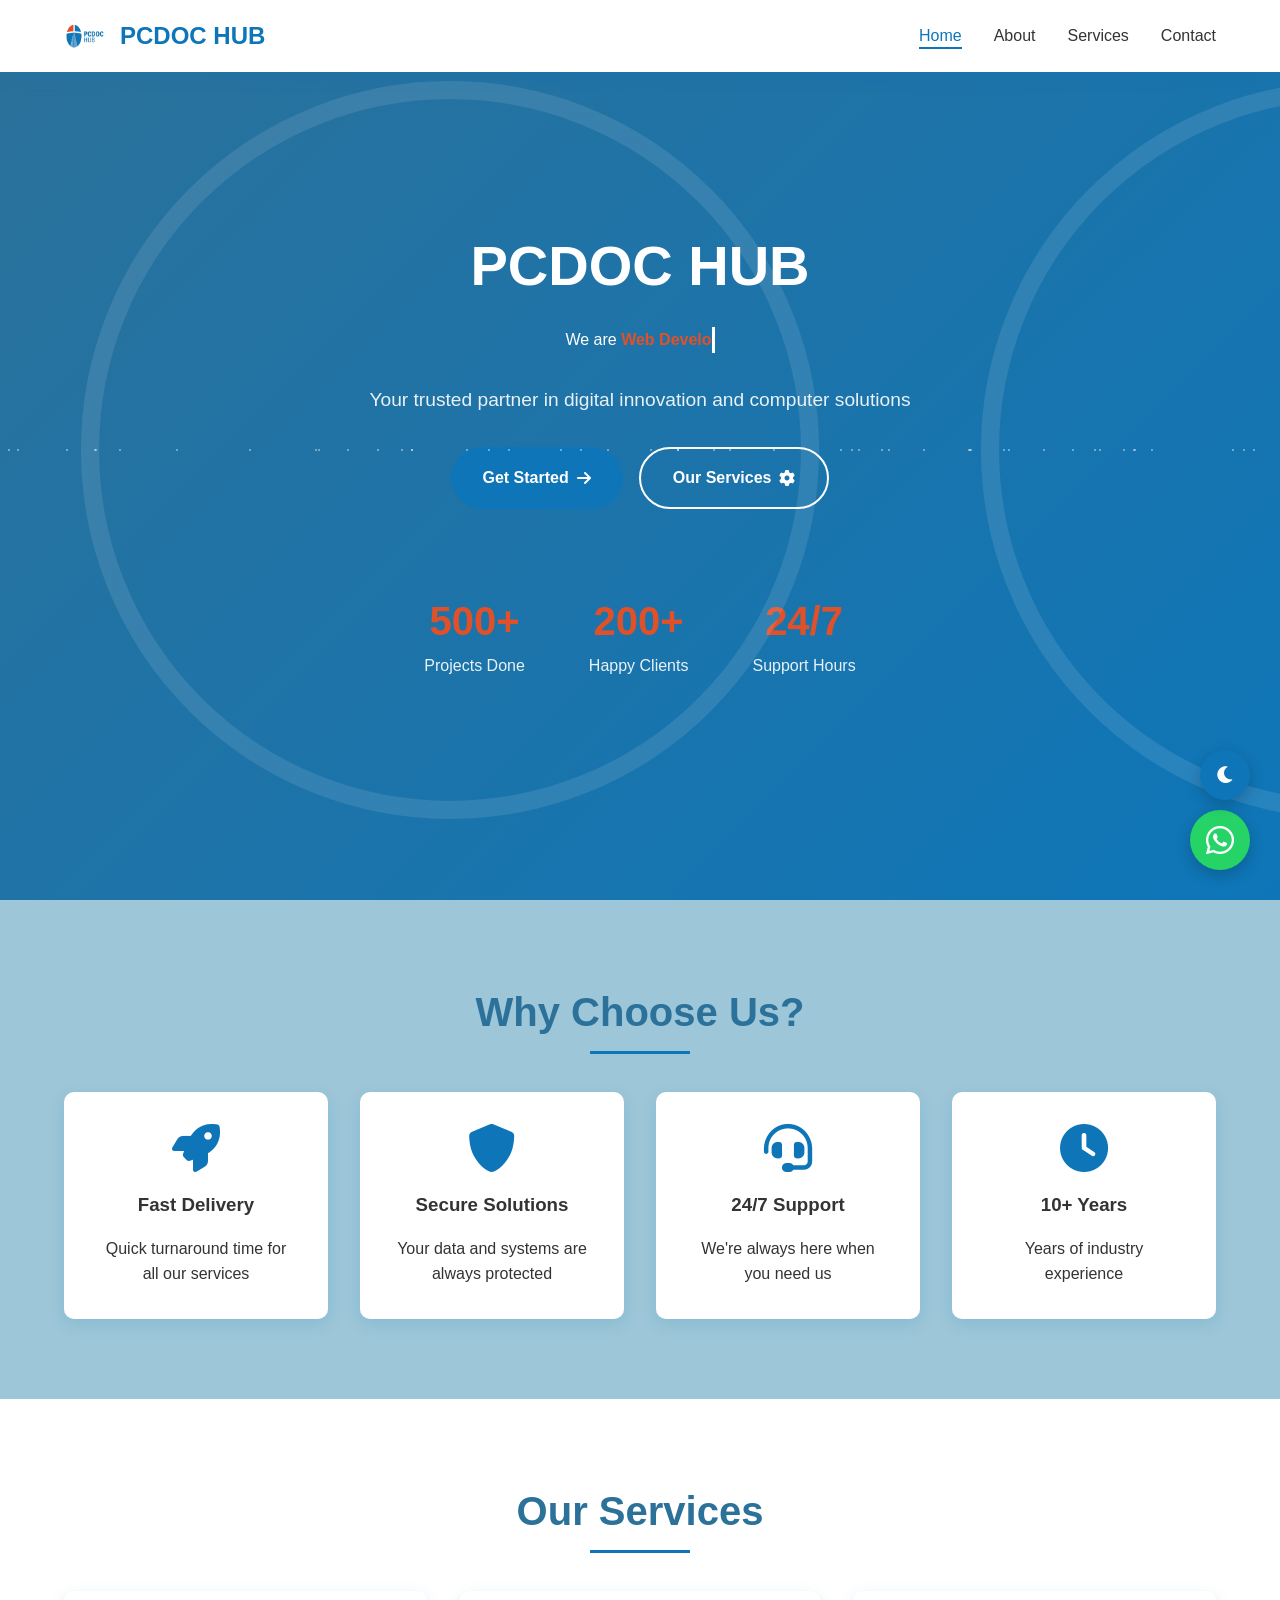
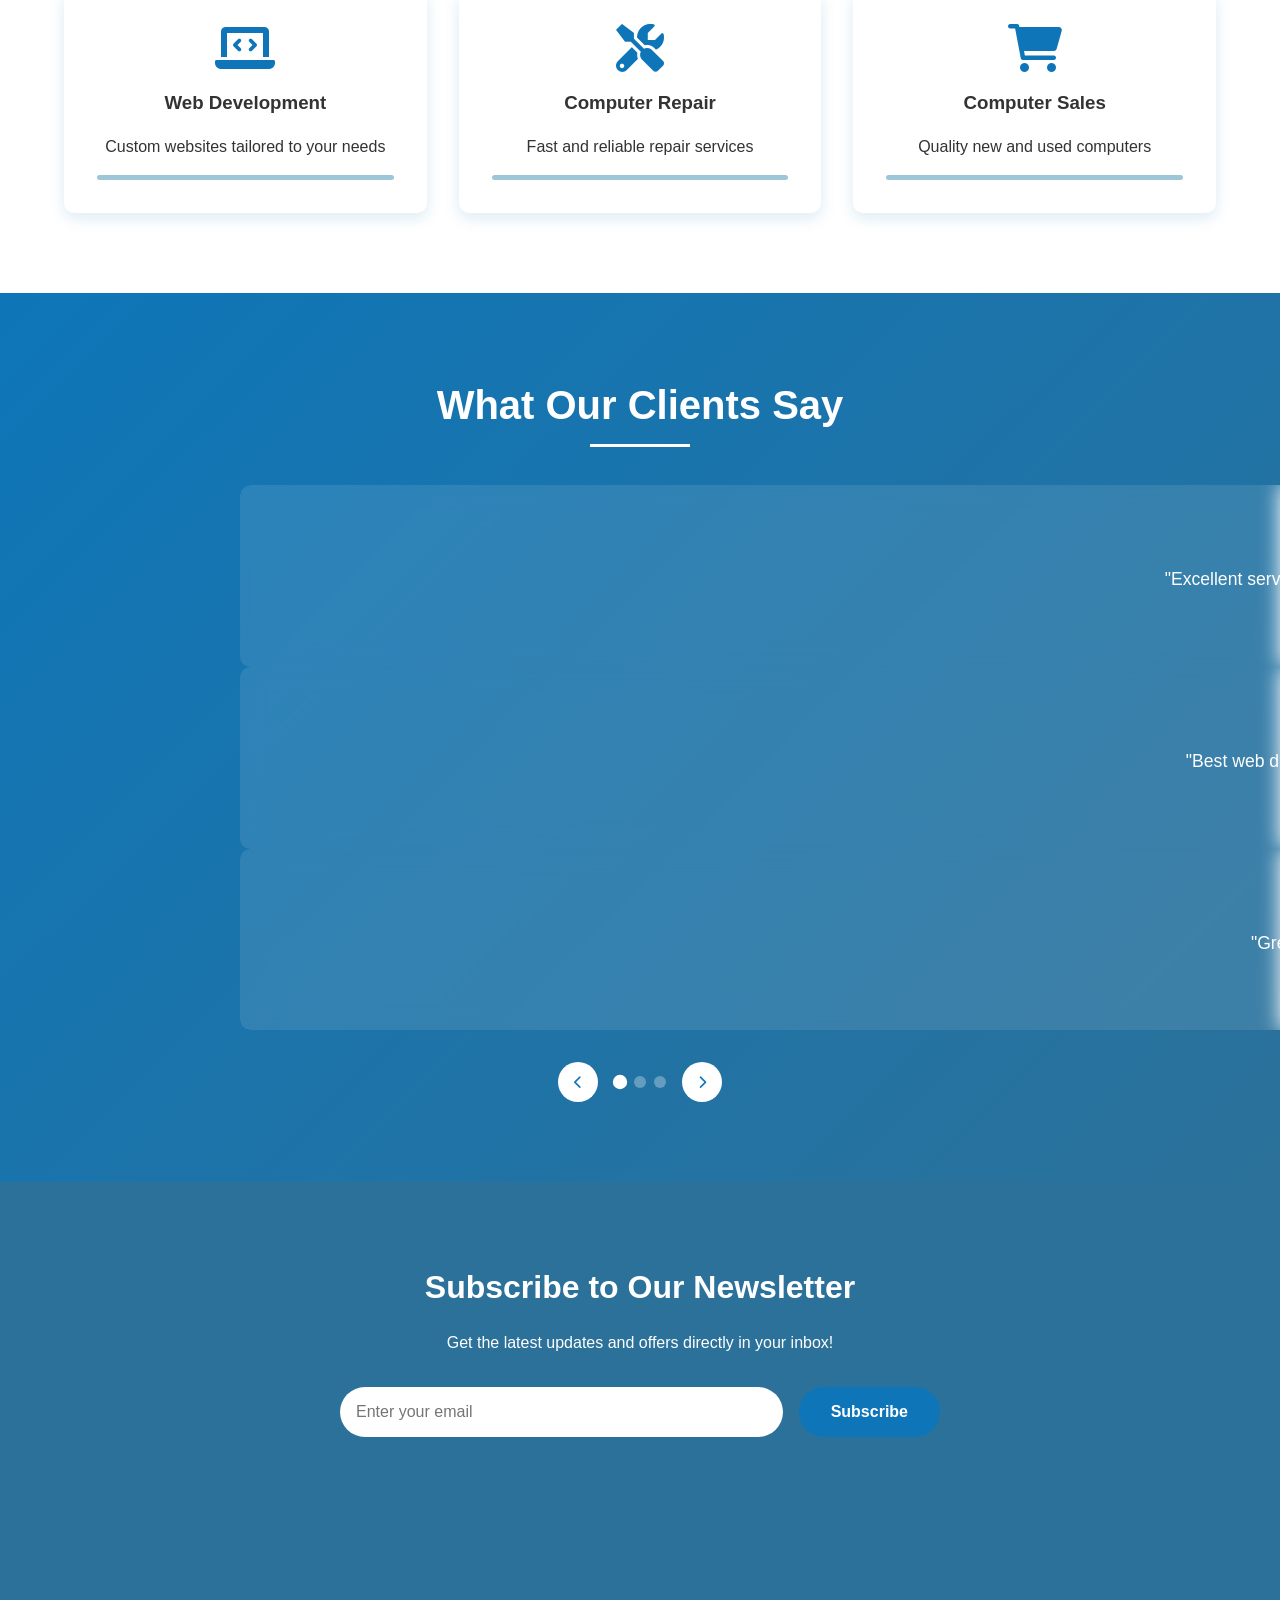
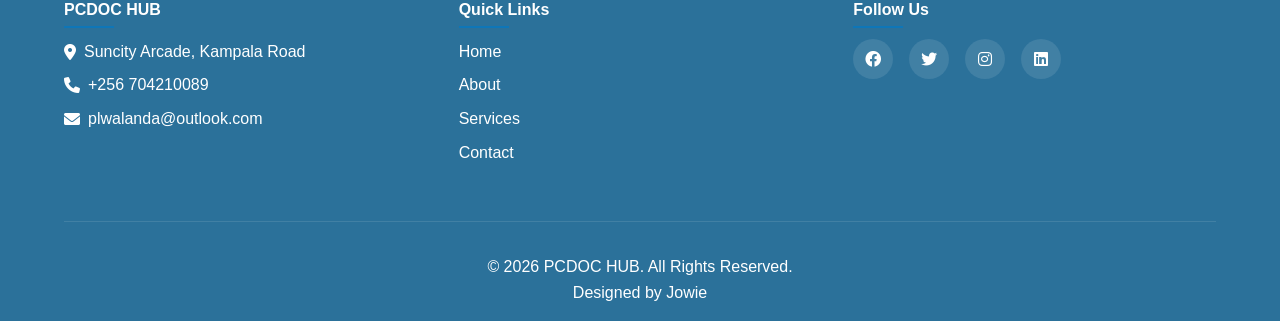
==== commit 2bf9b4b4: "Interface enhancement Added a dark mode  Add WhatsApp short cut  Changed the background color" ====
--- a/index.html
+++ b/index.html
@@ -3,7 +3,7 @@
 <head>
     <meta charset="UTF-8">
     <meta name="viewport" content="width=device-width, initial-scale=1.0">
-    <title>JAYPCDOC HUB - Home</title>
+    <title>PCDOC HUB - Home</title>
     <link rel="stylesheet" href="style.css">
     <!-- Font Awesome for icons -->
     <link rel="stylesheet" href="https://cdnjs.cloudflare.com/ajax/libs/font-awesome/6.0.0/css/all.min.css">
@@ -21,8 +21,8 @@
     <header>
         <nav class="navbar">
             <div class="logo">
-                <img src="logo.png" alt="JAYPCDOC HUB Logo" class="logo-image">
-                <span class="logo-text">JAYPCDOC HUB</span>
+                <img src="logo.png" alt="PCDOC HUB Logo" class="logo-image">
+                <span class="logo-text">PCDOC HUB</span>
             </div>
             <ul class="nav-menu" id="navMenu">
                 <li><a href="index.html" class="active">Home</a></li>
@@ -41,7 +41,7 @@
     <!-- Hero Section with Typing Effect -->
     <section class="hero">
         <div class="hero-content">
-            <h1 class="glitch-text">JAYPCDOC HUB UG LTD</h1>
+            <h1 class="glitch-text">PCDOC HUB</h1>
             <p>We are <span class="typed-text"></span><span class="cursor">&nbsp;</span></p>
             <p class="hero-description">Your trusted partner in digital innovation and computer solutions</p>
             <div class="hero-buttons">
@@ -194,7 +194,7 @@
     <footer>
         <div class="footer-content">
             <div class="footer-section">
-                <h4>JAYPCDOC HUB</h4>
+                <h4>PCDOC HUB</h4>
                 <p><i class="fas fa-map-marker-alt"></i> Suncity Arcade, Kampala Road</p>
                 <p><i class="fas fa-phone"></i> +256 704210089</p>
                 <p><i class="fas fa-envelope"></i> plwalanda@outlook.com</p>
@@ -219,11 +219,23 @@
             </div>
         </div>
         <div class="footer-bottom">
-            <p>&copy; 2026 JAYPCDOC HUB UG LTD. All Rights Reserved.</p>
-            <p>Designed with <i class="fas fa-heart"></i> by Jowie</p>
+            <p>&copy; 2026 PCDOC HUB. All Rights Reserved.</p>
+            <p>Designed by Jowie</p>
         </div>
     </footer>
 
+    <!-- WhatsApp Button -->
+<a href="https://wa.me/256704210089?text=Hello%20PCDOC%20HUB%2C%20I'm%20interested%20in%20your%20products" 
+   class="whatsapp-float" 
+   target="_blank"
+   title="Chat with us on WhatsApp">
+    <i class="fab fa-whatsapp"></i>
+</a>
+
+<!-- Dark Mode Toggle -->
+<button class="theme-toggle" id="themeToggle" title="Toggle dark mode">
+    <i class="fas fa-moon"></i>
+</button>
     <script src="script.js"></script>
 </body>
 </html>
--- a/style.css
+++ b/style.css
@@ -6,25 +6,59 @@
 }
 
 :root {
-    --primary-color: #c0392b;  /* Deep Red */
-    --secondary-color: #2c3e50; /* Deep Blue */
-    --accent-color: #e74c3c;    /* Bright Red for accents */
-    --dark-color: #1a2634;      /* Darker Blue for backgrounds */
-    --light-color: #ecf0f1;     /* Light Gray (keep for contrast) */
-    --danger-color: #c0392b;    /* Same as primary red */
+    /* New Color Scheme */
+    --primary-blue: #0E76B8;      /* Main theme, buttons, headers */
+    --dark-blue: #2B719A;          /* Hover states, navbars */
+    --orange: #E05129;              /* Highlights, call-to-action buttons */
+    --light-blue: #9DC6D8;          /* Background sections */
+    
+    /* Keeping existing variables for compatibility but updating colors */
+    --primary-color: var(--primary-blue);
+    --secondary-color: var(--dark-blue);
+    --accent-color: var(--orange);
+    --dark-color: #1a2634;
+    --light-color: var(--light-blue);
+    --danger-color: var(--orange);
+    
+    /* Text colors */
     --text-color: #333;
     --text-light: #7f8c8d;
     --white: #fff;
     --black: #000;
-    --shadow: 0 5px 15px rgba(0,0,0,0.1);
+    
+    /* Effects */
+    --shadow: 0 5px 15px rgba(14, 118, 184, 0.15);
     --transition: all 0.3s ease;
+    
+    /* Dark mode variables */
+    --bg-color: #ffffff;
+    --card-bg: #ffffff;
+    --footer-bg: var(--dark-blue);
 }
 
 body {
     font-family: 'Segoe UI', Tahoma, Geneva, Verdana, sans-serif;
     line-height: 1.6;
     color: var(--text-color);
+    background-color: var(--bg-color);
     overflow-x: hidden;
+    transition: background-color 0.3s, color 0.3s;
+}
+
+/* ===== DARK MODE ===== */
+body.dark-mode {
+    --primary-blue: #0E76B8;
+    --dark-blue: #1e4f6e;
+    --orange: #E05129;
+    --light-blue: #2c3e50;
+    --text-color: #ecf0f1;
+    --text-light: #b0b0b0;
+    --bg-color: #1a1a1a;
+    --card-bg: #2c2c2c;
+    --footer-bg: #1e1e1e;
+    --shadow: 0 5px 15px rgba(0,0,0,0.5);
+    background-color: var(--bg-color);
+    color: var(--text-color);
 }
 
 /* ===== LOADER ===== */
@@ -34,7 +68,7 @@
     left: 0;
     width: 100%;
     height: 100%;
-    background: var(--white);
+    background: var(--bg-color);
     display: flex;
     justify-content: center;
     align-items: center;
@@ -50,8 +84,8 @@
 .loader {
     width: 50px;
     height: 50px;
-    border: 5px solid var(--light-color);
-    border-top-color: var(--primary-color);
+    border: 5px solid var(--light-blue);
+    border-top-color: var(--primary-blue);
     border-radius: 50%;
     animation: spin 1s linear infinite;
 }
@@ -67,7 +101,7 @@
     left: 0;
     width: 0%;
     height: 3px;
-    background: linear-gradient(90deg, #c0392b, #e74c3c);
+    background: linear-gradient(90deg, var(--primary-blue), var(--orange));
     z-index: 1000;
     transition: width 0.3s ease;
 }
@@ -81,7 +115,7 @@
     justify-content: space-between;
     align-items: center;
     padding: 1rem 5%;
-    background: var(--white);
+    background: var(--card-bg);
     box-shadow: var(--shadow);
     z-index: 100;
     transition: var(--transition);
@@ -89,7 +123,7 @@
 
 .navbar.scrolled {
     padding: 0.5rem 5%;
-    background: rgba(255,255,255,0.95);
+    background: var(--card-bg);
     backdrop-filter: blur(10px);
 }
 
@@ -120,7 +154,7 @@
 .logo-text {
     font-size: 1.5rem;
     font-weight: bold;
-    color: #c0392b;
+    color: var(--primary-blue);
 }
 
 .nav-menu {
@@ -144,7 +178,7 @@
     left: 0;
     width: 0;
     height: 2px;
-    background: #c0392b;
+    background: var(--primary-blue);
     transition: var(--transition);
 }
 
@@ -154,7 +188,7 @@
 }
 
 .nav-menu a.active {
-    color: #c0392b;
+    color: var(--primary-blue);
 }
 
 .hamburger {
@@ -180,7 +214,7 @@
     align-items: center;
     text-align: center;
     padding: 0 5%;
-    background: linear-gradient(135deg, #1a2634 0%, #c0392b 100%);
+    background: linear-gradient(135deg, var(--dark-blue) 0%, var(--primary-blue) 100%);
     color: var(--white);
     position: relative;
     overflow: hidden;
@@ -220,7 +254,7 @@
 }
 
 .typed-text {
-    color: #e74c3c;
+    color: var(--orange);
     font-weight: bold;
 }
 
@@ -264,14 +298,14 @@
 }
 
 .btn-primary {
-    background: #c0392b;
+    background: var(--primary-blue);
     color: var(--white);
 }
 
 .btn-primary:hover {
-    background: #a93226;
+    background: var(--dark-blue);
     transform: translateY(-3px);
-    box-shadow: 0 5px 20px rgba(192, 57, 43, 0.4);
+    box-shadow: 0 5px 20px rgba(14, 118, 184, 0.4);
 }
 
 .btn-secondary {
@@ -282,7 +316,7 @@
 
 .btn-secondary:hover {
     background: var(--white);
-    color: #c0392b;
+    color: var(--primary-blue);
     transform: translateY(-3px);
 }
 
@@ -299,7 +333,7 @@
 .stat-number {
     font-size: 2.5rem;
     font-weight: bold;
-    color: #e74c3c;
+    color: var(--orange);
     display: block;
 }
 
@@ -311,14 +345,14 @@
 /* ===== FEATURES SECTION ===== */
 .features {
     padding: 5rem 5%;
-    background: var(--light-color);
+    background: var(--light-blue);
 }
 
 .section-title {
     text-align: center;
     font-size: 2.5rem;
     margin-bottom: 3rem;
-    color: #1a2634;
+    color: var(--dark-blue);
     position: relative;
 }
 
@@ -330,7 +364,7 @@
     transform: translateX(-50%);
     width: 100px;
     height: 3px;
-    background: #c0392b;
+    background: var(--primary-blue);
 }
 
 .features-grid {
@@ -342,7 +376,7 @@
 }
 
 .feature-card {
-    background: var(--white);
+    background: var(--card-bg);
     padding: 2rem;
     border-radius: 10px;
     text-align: center;
@@ -359,7 +393,7 @@
     left: 0;
     width: 100%;
     height: 0;
-    background: linear-gradient(135deg, #c0392b, #1a2634);
+    background: linear-gradient(135deg, var(--primary-blue), var(--dark-blue));
     transition: var(--transition);
     z-index: 0;
 }
@@ -387,7 +421,7 @@
 
 .feature-icon i {
     font-size: 3rem;
-    color: #c0392b;
+    color: var(--primary-blue);
     transition: var(--transition);
 }
 
@@ -429,7 +463,7 @@
 }
 
 .service-card {
-    background: var(--white);
+    background: var(--card-bg);
     padding: 2rem;
     border-radius: 10px;
     text-align: center;
@@ -440,13 +474,13 @@
 }
 
 .service-card:hover {
-    border-color: #c0392b;
+    border-color: var(--primary-blue);
     transform: scale(1.05);
 }
 
 .service-card i {
     font-size: 3rem;
-    color: #c0392b;
+    color: var(--primary-blue);
     margin-bottom: 1rem;
 }
 
@@ -457,7 +491,7 @@
 .service-progress {
     width: 100%;
     height: 5px;
-    background: var(--light-color);
+    background: var(--light-blue);
     border-radius: 10px;
     margin-top: 1rem;
     overflow: hidden;
@@ -466,14 +500,14 @@
 .service-progress .progress-bar {
     position: relative;
     height: 100%;
-    background: #c0392b;
+    background: var(--primary-blue);
     transition: width 1s ease;
 }
 
 /* ===== TESTIMONIALS ===== */
 .testimonials {
     padding: 5rem 5%;
-    background: linear-gradient(135deg, #c0392b, #1a2634);
+    background: linear-gradient(135deg, var(--primary-blue), var(--dark-blue));
     color: var(--white);
 }
 
@@ -533,13 +567,13 @@
     border: none;
     border-radius: 50%;
     background: var(--white);
-    color: #c0392b;
+    color: var(--primary-blue);
     cursor: pointer;
     transition: var(--transition);
 }
 
 .slider-btn:hover {
-    background: #c0392b;
+    background: var(--primary-blue);
     color: var(--white);
     transform: scale(1.1);
 }
@@ -566,7 +600,7 @@
 /* ===== NEWSLETTER ===== */
 .newsletter {
     padding: 5rem 5%;
-    background: #1a2634;
+    background: var(--dark-blue);
     color: var(--white);
 }
 
@@ -604,24 +638,24 @@
 
 .newsletter-message.success {
     display: block;
-    background: #c0392b;
+    background: var(--primary-blue);
 }
 
 .newsletter-message.error {
     display: block;
-    background: #c0392b;
+    background: var(--orange);
 }
 
 /* ===== BACK TO TOP BUTTON ===== */
 .back-to-top {
     position: fixed;
-    bottom: 30px;
+    bottom: 170px;
     right: 30px;
     width: 50px;
     height: 50px;
     border: none;
     border-radius: 50%;
-    background: #c0392b;
+    background: var(--primary-blue);
     color: var(--white);
     cursor: pointer;
     display: none;
@@ -634,17 +668,72 @@
 }
 
 .back-to-top:hover {
-    background: #1a2634;
+    background: var(--dark-blue);
     transform: translateY(-5px);
 }
 
 .back-to-top.show {
     display: flex;
+}
+
+/* ===== DARK MODE TOGGLE BUTTON ===== */
+.theme-toggle {
+    position: fixed;
+    bottom: 100px;
+    right: 30px;
+    width: 50px;
+    height: 50px;
+    background: var(--primary-blue);
+    color: white;
+    border: none;
+    border-radius: 50%;
+    cursor: pointer;
+    display: flex;
+    align-items: center;
+    justify-content: center;
+    font-size: 1.2rem;
+    box-shadow: 0 5px 15px rgba(0,0,0,0.2);
+    transition: all 0.3s;
+    z-index: 99;
+}
+
+.theme-toggle:hover {
+    transform: scale(1.1);
+    background: var(--dark-blue);
+}
+
+/* ===== WHATSAPP BUTTON ===== */
+.whatsapp-float {
+    position: fixed;
+    bottom: 30px;
+    right: 30px;
+    width: 60px;
+    height: 60px;
+    background: #25d366;
+    color: white;
+    border-radius: 50%;
+    display: flex;
+    align-items: center;
+    justify-content: center;
+    font-size: 2rem;
+    box-shadow: 0 5px 15px rgba(0,0,0,0.2);
+    z-index: 99;
+    transition: all 0.3s;
+    text-decoration: none;
+}
+
+.whatsapp-float:hover {
+    transform: scale(1.1);
+    background: #128C7E;
+}
+
+.whatsapp-float i {
+    color: white;
 }
 
 /* ===== FOOTER ===== */
 footer {
-    background: #1a2634;
+    background: var(--footer-bg);
     color: var(--white);
     padding: 3rem 5% 1rem;
 }
@@ -669,7 +758,7 @@
     left: 0;
     width: 50px;
     height: 2px;
-    background: #c0392b;
+    background: var(--primary-blue);
 }
 
 .footer-section p {
@@ -694,7 +783,7 @@
 }
 
 .footer-section ul li a:hover {
-    color: #c0392b;
+    color: var(--primary-blue);
     padding-left: 5px;
 }
 
@@ -717,7 +806,7 @@
 }
 
 .social-links a:hover {
-    background: #c0392b;
+    background: var(--primary-blue);
     transform: translateY(-3px);
 }
 
@@ -729,7 +818,7 @@
 }
 
 .footer-bottom i {
-    color: #c0392b;
+    color: var(--primary-blue);
 }
 
 /* ===== ANIMATIONS ===== */
@@ -772,7 +861,7 @@
         top: 70px;
         gap: 0;
         flex-direction: column;
-        background: var(--white);
+        background: var(--card-bg);
         width: 100%;
         text-align: center;
         transition: 0.3s;
@@ -800,11 +889,36 @@
     .glitch-text {
         font-size: 2rem;
     }
+    
+    .theme-toggle,
+    .whatsapp-float,
+    .back-to-top {
+        right: 15px;
+    }
+    
+    .theme-toggle {
+        bottom: 100px;
+        width: 45px;
+        height: 45px;
+    }
+    
+    .whatsapp-float {
+        bottom: 30px;
+        width: 50px;
+        height: 50px;
+        font-size: 1.5rem;
+    }
+    
+    .back-to-top {
+        bottom: 160px;
+        width: 45px;
+        height: 45px;
+    }
 }
 
 /* ===== PAGE HEADER ===== */
 .page-header {
-    background: linear-gradient(135deg, #c0392b, #1a2634);
+    background: linear-gradient(135deg, var(--primary-blue), var(--dark-blue));
     color: var(--white);
     padding: 8rem 5% 4rem;
     text-align: center;
@@ -836,7 +950,7 @@
 }
 
 .about-content h2 {
-    color: #c0392b;
+    color: var(--primary-blue);
     margin-bottom: 1rem;
 }
 
@@ -847,7 +961,7 @@
 
 .team-section {
     padding: 5rem 5%;
-    background: var(--light-color);
+    background: var(--light-blue);
 }
 
 .team-grid {
@@ -859,7 +973,7 @@
 }
 
 .team-card {
-    background: var(--white);
+    background: var(--card-bg);
     padding: 2rem;
     border-radius: 10px;
     text-align: center;
@@ -873,7 +987,7 @@
 
 .team-image i {
     font-size: 5rem;
-    color: #c0392b;
+    color: var(--primary-blue);
     margin-bottom: 1rem;
 }
 
@@ -898,7 +1012,7 @@
 }
 
 .team-social a:hover {
-    color: #c0392b;
+    color: var(--primary-blue);
 }
 
 /* ===== CONTACT PAGE ===== */
@@ -915,7 +1029,7 @@
 }
 
 .contact-info-box {
-    background: linear-gradient(135deg, #c0392b, #1a2634);
+    background: linear-gradient(135deg, var(--primary-blue), var(--dark-blue));
     color: var(--white);
     padding: 2rem;
     border-radius: 10px;
@@ -952,11 +1066,11 @@
 
 .contact-social a:hover {
     background: var(--white);
-    color: #c0392b;
+    color: var(--primary-blue);
 }
 
 .contact-form {
-    background: var(--white);
+    background: var(--card-bg);
     padding: 2rem;
     border-radius: 10px;
     box-shadow: var(--shadow);
@@ -964,7 +1078,7 @@
 
 .contact-form h2 {
     margin-bottom: 2rem;
-    color: #c0392b;
+    color: var(--primary-blue);
 }
 
 .contact-form input,
@@ -975,11 +1089,13 @@
     border: 1px solid #ddd;
     border-radius: 5px;
     transition: var(--transition);
+    background: var(--bg-color);
+    color: var(--text-color);
 }
 
 .contact-form input:focus,
 .contact-form textarea:focus {
-    border-color: #c0392b;
+    border-color: var(--primary-blue);
     outline: none;
 }
 
@@ -998,6 +1114,7 @@
         font-size: 2rem;
     }
 }
+
 .values-list {
     list-style: none;
     margin-top: 1rem;
@@ -1011,14 +1128,18 @@
 }
 
 .values-list i {
-    color: var(--primary-color);
+    color: var(--primary-blue);
     font-size: 1.2rem;
 }
 
 /* ===== PRODUCT SHOWCASE STYLES ===== */
 .product-showcase {
     padding: 3rem 5%;
-    background: linear-gradient(135deg, #f8f9fa 0%, #e9ecef 100%);
+    background: linear-gradient(135deg, var(--light-blue) 0%, var(--white) 100%);
+}
+
+body.dark-mode .product-showcase {
+    background: linear-gradient(135deg, var(--dark-blue) 0%, var(--bg-color) 100%);
 }
 
 .category-tabs {
@@ -1031,10 +1152,10 @@
 
 .category-tab {
     padding: 0.8rem 2rem;
-    background: var(--white);
-    border: 2px solid var(--primary-color);
+    background: var(--card-bg);
+    border: 2px solid var(--primary-blue);
     border-radius: 50px;
-    color: var(--primary-color);
+    color: var(--primary-blue);
     font-weight: 600;
     cursor: pointer;
     transition: var(--transition);
@@ -1042,10 +1163,10 @@
 
 .category-tab:hover,
 .category-tab.active {
-    background: var(--primary-color);
+    background: var(--primary-blue);
     color: var(--white);
     transform: translateY(-2px);
-    box-shadow: 0 5px 15px rgba(192, 57, 43, 0.3);
+    box-shadow: 0 5px 15px rgba(14, 118, 184, 0.3);
 }
 
 .products-grid {
@@ -1057,25 +1178,25 @@
 }
 
 .product-card {
-    background: var(--white);
+    background: var(--card-bg);
     border-radius: 15px;
     overflow: hidden;
-    box-shadow: 0 5px 20px rgba(0,0,0,0.1);
+    box-shadow: var(--shadow);
     transition: var(--transition);
     position: relative;
-    border: 1px solid rgba(192, 57, 43, 0.1);
+    border: 1px solid rgba(14, 118, 184, 0.1);
 }
 
 .product-card:hover {
     transform: translateY(-10px);
-    box-shadow: 0 10px 30px rgba(192, 57, 43, 0.2);
+    box-shadow: 0 10px 30px rgba(14, 118, 184, 0.2);
 }
 
 .product-badge {
     position: absolute;
     top: 1rem;
     right: 1rem;
-    background: var(--primary-color);
+    background: var(--primary-blue);
     color: var(--white);
     padding: 0.3rem 1rem;
     border-radius: 50px;
@@ -1089,7 +1210,7 @@
 }
 
 .product-badge.sale {
-    background: #e67e22;
+    background: var(--orange);
 }
 
 .product-image {
@@ -1097,7 +1218,7 @@
     height: 220px;
     object-fit: cover;
     transition: var(--transition);
-    background: #f8f9fa;
+    background: var(--light-blue);
     padding: 1rem;
 }
 
@@ -1110,7 +1231,7 @@
 }
 
 .product-category {
-    color: var(--primary-color);
+    color: var(--primary-blue);
     font-size: 0.8rem;
     font-weight: 600;
     text-transform: uppercase;
@@ -1121,7 +1242,7 @@
     font-size: 1.2rem;
     font-weight: 600;
     margin-bottom: 0.5rem;
-    color: var(--dark-color);
+    color: var(--text-color);
 }
 
 .product-specs {
@@ -1134,7 +1255,7 @@
 .product-price {
     font-size: 1.5rem;
     font-weight: 700;
-    color: var(--primary-color);
+    color: var(--primary-blue);
     margin-bottom: 0.5rem;
 }
 
@@ -1170,7 +1291,7 @@
 .btn-add-to-cart {
     flex: 1;
     padding: 0.8rem;
-    background: var(--primary-color);
+    background: var(--primary-blue);
     color: var(--white);
     border: none;
     border-radius: 5px;
@@ -1180,20 +1301,30 @@
 }
 
 .btn-add-to-cart:hover {
-    background: var(--dark-color);
+    background: var(--dark-blue);
 }
 
 .btn-quick-view {
     padding: 0.8rem 1rem;
-    background: var(--light-color);
+    background: var(--light-blue);
     border: none;
     border-radius: 5px;
     cursor: pointer;
     transition: var(--transition);
+    color: var(--text-color);
 }
 
 .btn-quick-view:hover {
     background: #ddd;
+}
+
+body.dark-mode .btn-quick-view {
+    background: #3a3a3a;
+    color: white;
+}
+
+body.dark-mode .btn-quick-view:hover {
+    background: #4a4a4a;
 }
 
 /* Quick View Modal */
@@ -1211,11 +1342,11 @@
 }
 
 .quick-view-modal.active {
-    display: flex;
+    display: flex !important;
 }
 
 .modal-content {
-    background: var(--white);
+    background: var(--card-bg);
     max-width: 900px;
     width: 90%;
     border-radius: 15px;
@@ -1253,7 +1384,7 @@
 }
 
 .close-modal:hover {
-    background: var(--primary-color);
+    background: var(--primary-blue);
 }
 
 .modal-grid {
@@ -1270,13 +1401,13 @@
 }
 
 .modal-details h2 {
-    color: var(--dark-color);
+    color: var(--text-color);
     margin-bottom: 1rem;
 }
 
 .modal-price {
     font-size: 2rem;
-    color: var(--primary-color);
+    color: var(--primary-blue);
     margin-bottom: 1rem;
 }
 
@@ -1286,15 +1417,19 @@
 }
 
 .modal-specs {
-    background: var(--light-color);
+    background: var(--light-blue);
     padding: 1rem;
     border-radius: 10px;
     margin-bottom: 1.5rem;
 }
 
+body.dark-mode .modal-specs {
+    background: #3a3a3a;
+}
+
 .modal-specs h4 {
     margin-bottom: 0.5rem;
-    color: var(--dark-color);
+    color: var(--text-color);
 }
 
 .modal-specs ul {
@@ -1306,10 +1441,11 @@
     display: flex;
     align-items: center;
     gap: 0.5rem;
+    color: var(--text-color);
 }
 
 .modal-specs i {
-    color: var(--primary-color);
+    color: var(--primary-blue);
 }
 
 /* Why Choose Us Grid */
@@ -1323,7 +1459,7 @@
 .why-item {
     text-align: center;
     padding: 2rem;
-    background: var(--white);
+    background: var(--card-bg);
     border-radius: 10px;
     box-shadow: var(--shadow);
     transition: var(--transition);
@@ -1331,18 +1467,18 @@
 
 .why-item:hover {
     transform: translateY(-5px);
-    box-shadow: 0 10px 30px rgba(192, 57, 43, 0.15);
+    box-shadow: 0 10px 30px rgba(14, 118, 184, 0.15);
 }
 
 .why-item i {
     font-size: 2.5rem;
-    color: var(--primary-color);
+    color: var(--primary-blue);
     margin-bottom: 1rem;
 }
 
 .why-item h4 {
     margin-bottom: 0.5rem;
-    color: var(--dark-color);
+    color: var(--text-color);
 }
 
 .why-item p {
@@ -1355,7 +1491,7 @@
     text-align: center;
     margin-top: 4rem;
     padding: 3rem;
-    background: linear-gradient(135deg, var(--primary-color), var(--dark-color));
+    background: linear-gradient(135deg, var(--primary-blue), var(--dark-blue));
     border-radius: 15px;
     color: var(--white);
 }
@@ -1379,12 +1515,12 @@
 
 .cta-buttons .btn-secondary {
     background: var(--white);
-    color: var(--primary-color);
+    color: var(--primary-blue);
     border: none;
 }
 
 .cta-buttons .btn-secondary:hover {
-    background: var(--light-color);
+    background: var(--light-blue);
     transform: translateY(-3px);
 }
 
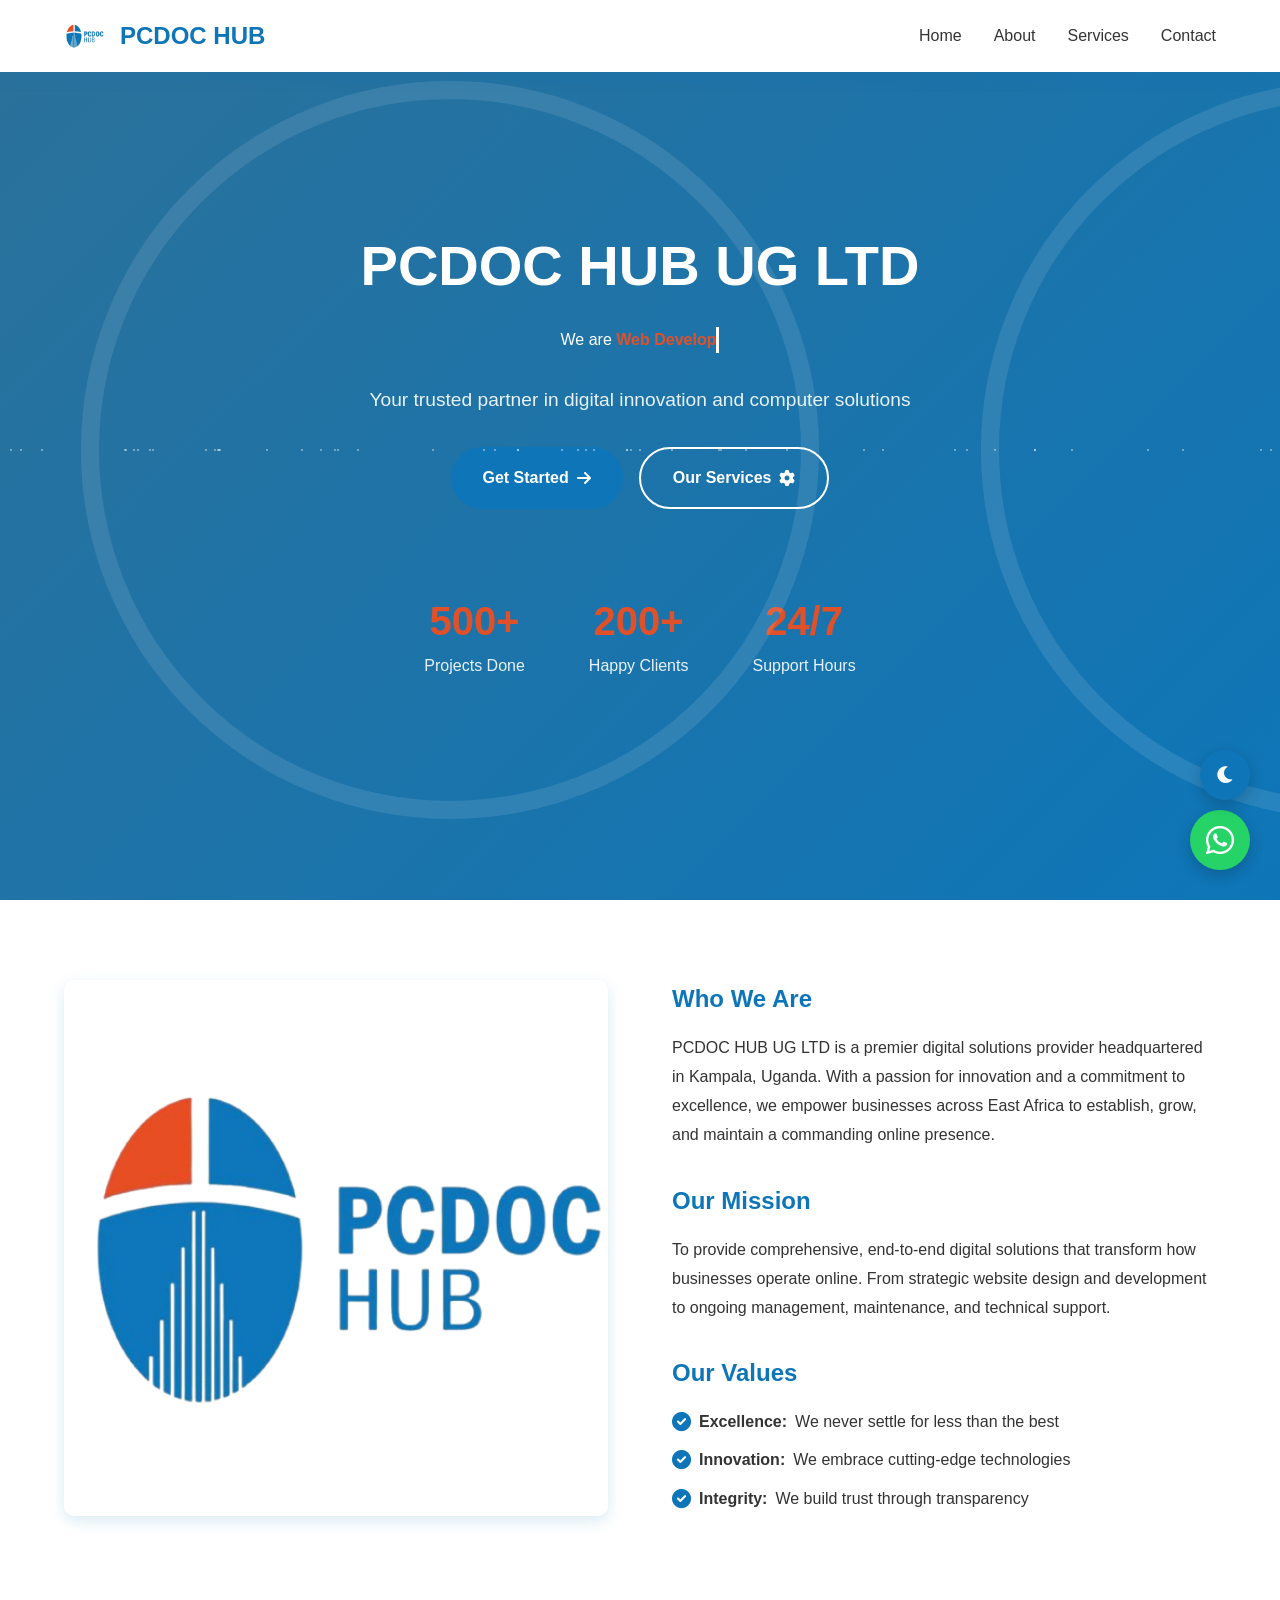
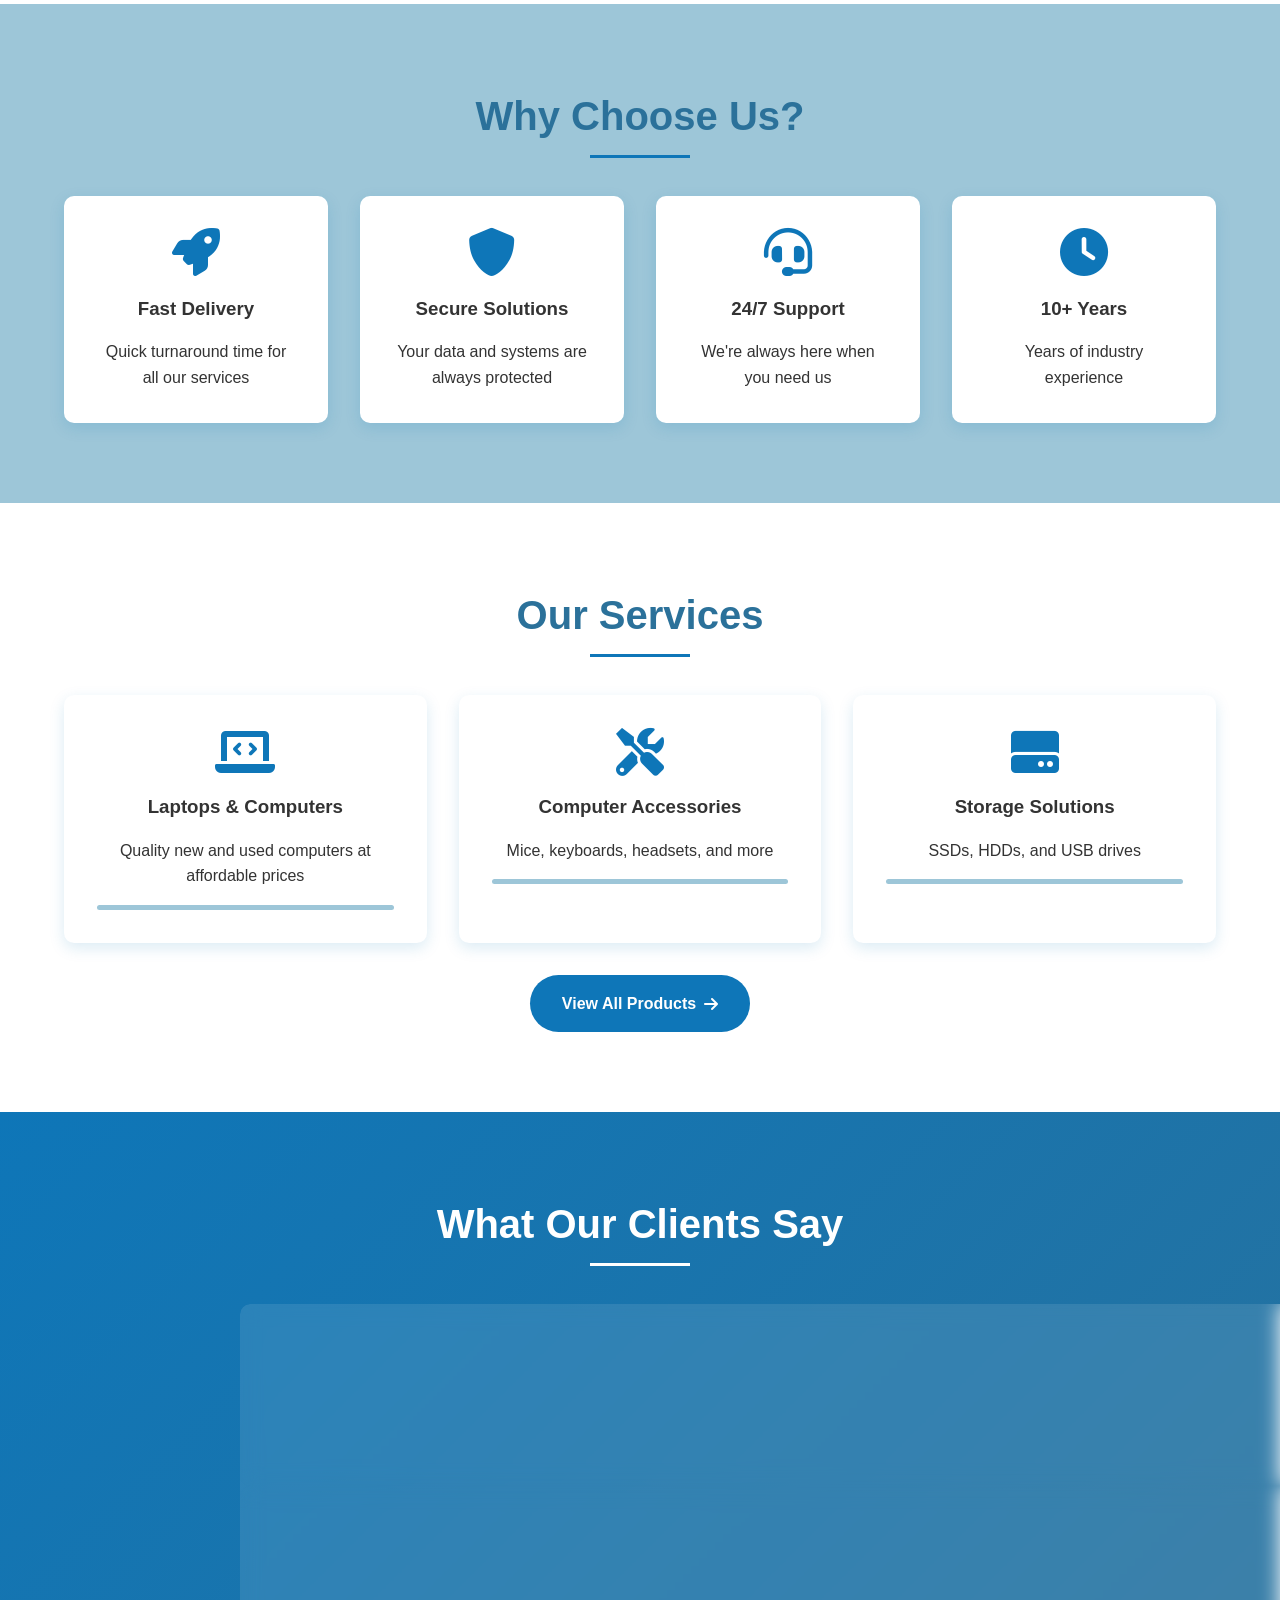
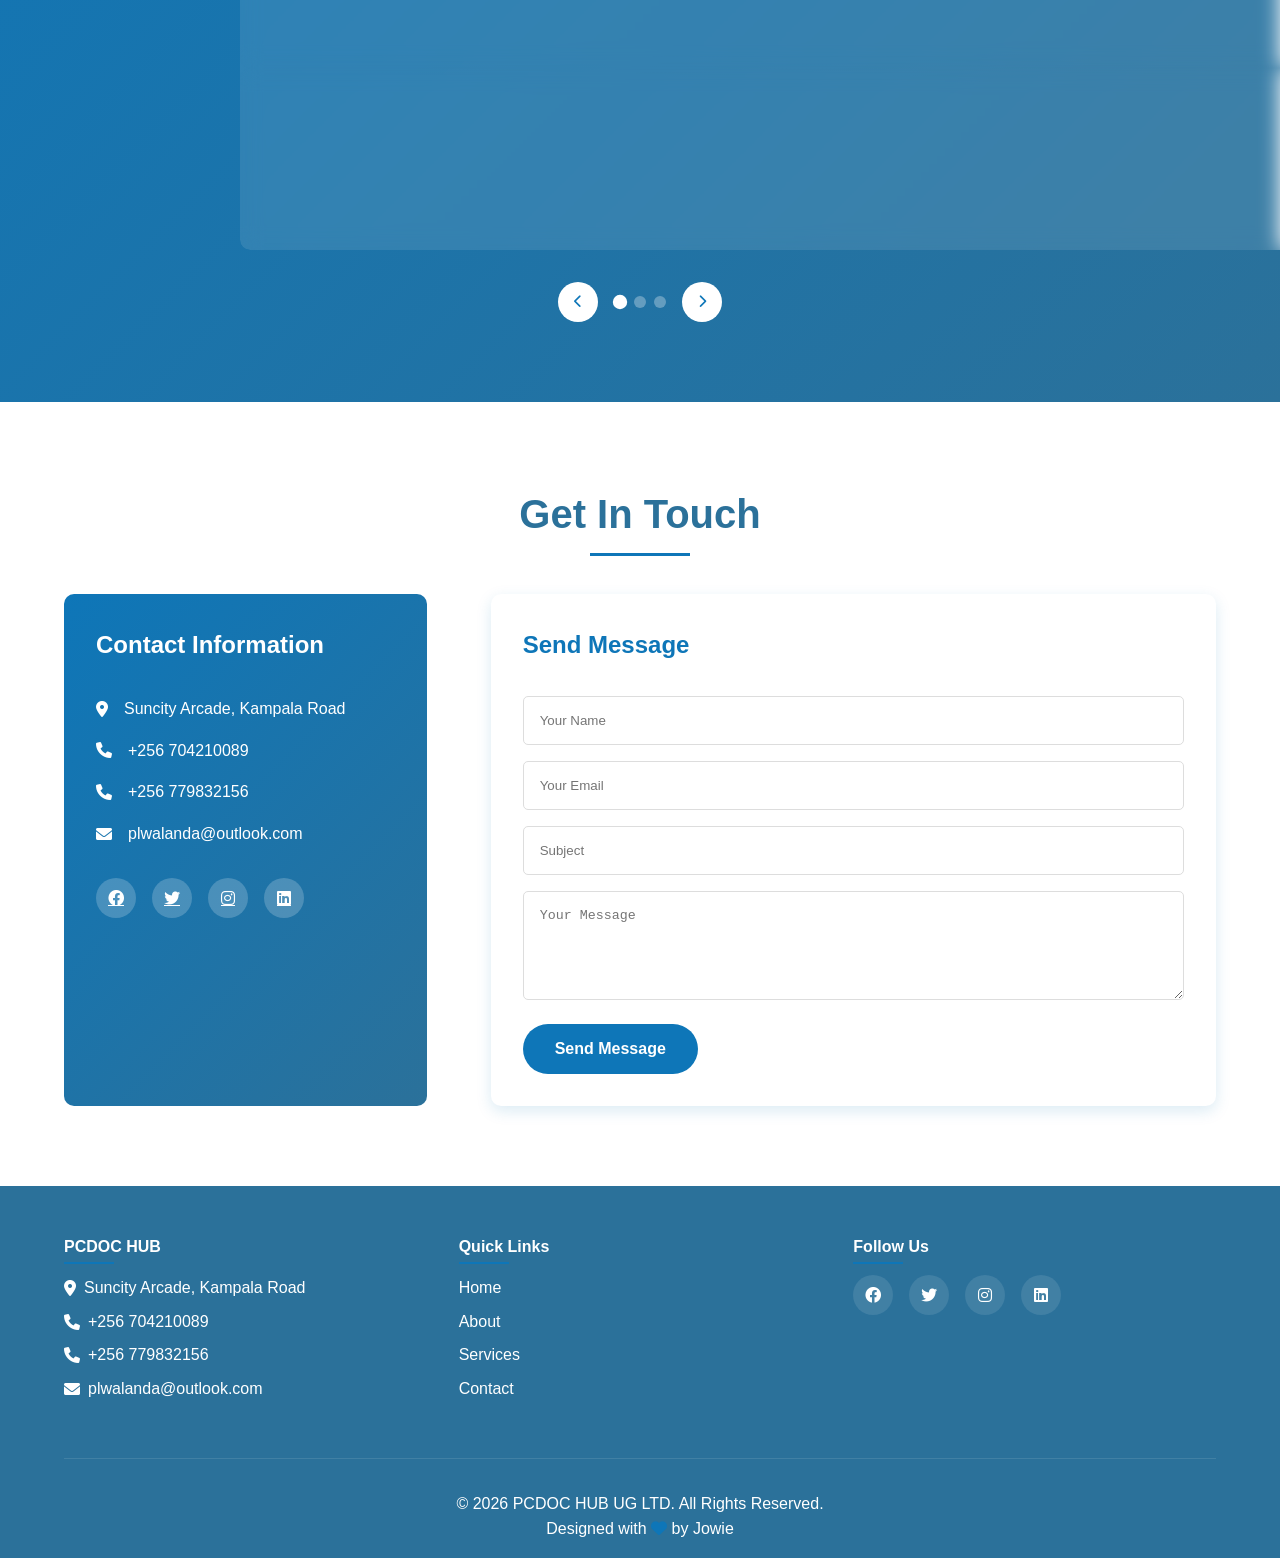
==== commit 3b8bf5e3: "Revise index.html for homepage layout and content Updated the HTML structure and content for the PCD" ====
--- a/index.html
+++ b/index.html
@@ -5,7 +5,6 @@
     <meta name="viewport" content="width=device-width, initial-scale=1.0">
     <title>PCDOC HUB - Home</title>
     <link rel="stylesheet" href="style.css">
-    <!-- Font Awesome for icons -->
     <link rel="stylesheet" href="https://cdnjs.cloudflare.com/ajax/libs/font-awesome/6.0.0/css/all.min.css">
 </head>
 <body>
@@ -21,14 +20,14 @@
     <header>
         <nav class="navbar">
             <div class="logo">
-                <img src="logo.png" alt="PCDOC HUB Logo" class="logo-image">
+                <img src="logo.png" alt="PCDOC HUB Logo" class="logo-img">
                 <span class="logo-text">PCDOC HUB</span>
             </div>
             <ul class="nav-menu" id="navMenu">
-                <li><a href="index.html" class="active">Home</a></li>
-                <li><a href="about.html">About</a></li>
-                <li><a href="services.html">Services</a></li>
-                <li><a href="contact.html">Contact</a></li>
+                <li><a href="#home">Home</a></li>
+                <li><a href="#about">About</a></li>
+                <li><a href="#services">Services</a></li>
+                <li><a href="#contact">Contact</a></li>
             </ul>
             <div class="hamburger" id="hamburger">
                 <span class="bar"></span>
@@ -39,14 +38,14 @@
     </header>
 
     <!-- Hero Section with Typing Effect -->
-    <section class="hero">
+    <section id="home" class="hero">
         <div class="hero-content">
-            <h1 class="glitch-text">PCDOC HUB</h1>
+            <h1 class="glitch-text">PCDOC HUB UG LTD</h1>
             <p>We are <span class="typed-text"></span><span class="cursor">&nbsp;</span></p>
             <p class="hero-description">Your trusted partner in digital innovation and computer solutions</p>
             <div class="hero-buttons">
-                <a href="contact.html" class="btn btn-primary">Get Started <i class="fas fa-arrow-right"></i></a>
-                <a href="services.html" class="btn btn-secondary">Our Services <i class="fas fa-cog"></i></a>
+                <a href="#contact" class="btn btn-primary">Get Started <i class="fas fa-arrow-right"></i></a>
+                <a href="#services" class="btn btn-secondary">Our Services <i class="fas fa-cog"></i></a>
             </div>
         </div>
         <div class="hero-stats">
@@ -65,7 +64,30 @@
         </div>
     </section>
 
-    <!-- Features Section with Cards -->
+    <!-- About Section -->
+    <section id="about" class="about-section">
+        <div class="about-container">
+            <div class="about-image">
+                <img src="logo.png" alt="PCDOC HUB - Professional Digital Solutions in Kampala">
+            </div>
+            <div class="about-content">
+                <h2>Who We Are</h2>
+                <p>PCDOC HUB UG LTD is a premier digital solutions provider headquartered in Kampala, Uganda. With a passion for innovation and a commitment to excellence, we empower businesses across East Africa to establish, grow, and maintain a commanding online presence.</p>
+                
+                <h2>Our Mission</h2>
+                <p>To provide comprehensive, end-to-end digital solutions that transform how businesses operate online. From strategic website design and development to ongoing management, maintenance, and technical support.</p>
+                
+                <h2>Our Values</h2>
+                <ul class="values-list">
+                    <li><i class="fas fa-check-circle"></i> <strong>Excellence:</strong> We never settle for less than the best</li>
+                    <li><i class="fas fa-check-circle"></i> <strong>Innovation:</strong> We embrace cutting-edge technologies</li>
+                    <li><i class="fas fa-check-circle"></i> <strong>Integrity:</strong> We build trust through transparency</li>
+                </ul>
+            </div>
+        </div>
+    </section>
+
+    <!-- Features Section -->
     <section class="features">
         <h2 class="section-title">Why Choose Us?</h2>
         <div class="features-grid">
@@ -75,9 +97,6 @@
                 </div>
                 <h3>Fast Delivery</h3>
                 <p>Quick turnaround time for all our services</p>
-                <div class="feature-hover">
-                    <span>Learn more <i class="fas fa-arrow-right"></i></span>
-                </div>
             </div>
             <div class="feature-card" data-aos="fade-up" data-aos-delay="100">
                 <div class="feature-icon">
@@ -85,9 +104,6 @@
                 </div>
                 <h3>Secure Solutions</h3>
                 <p>Your data and systems are always protected</p>
-                <div class="feature-hover">
-                    <span>Learn more <i class="fas fa-arrow-right"></i></span>
-                </div>
             </div>
             <div class="feature-card" data-aos="fade-up" data-aos-delay="200">
                 <div class="feature-icon">
@@ -95,9 +111,6 @@
                 </div>
                 <h3>24/7 Support</h3>
                 <p>We're always here when you need us</p>
-                <div class="feature-hover">
-                    <span>Learn more <i class="fas fa-arrow-right"></i></span>
-                </div>
             </div>
             <div class="feature-card" data-aos="fade-up" data-aos-delay="300">
                 <div class="feature-icon">
@@ -105,41 +118,41 @@
                 </div>
                 <h3>10+ Years</h3>
                 <p>Years of industry experience</p>
-                <div class="feature-hover">
-                    <span>Learn more <i class="fas fa-arrow-right"></i></span>
-                </div>
             </div>
         </div>
     </section>
 
     <!-- Services Preview -->
-    <section class="services-preview">
+    <section id="services" class="services-preview">
         <h2 class="section-title">Our Services</h2>
         <div class="services-grid">
-            <div class="service-card" onclick="showServiceDetails(1)">
+            <div class="service-card" onclick="location.href='services.html#laptops'">
                 <i class="fas fa-laptop-code"></i>
-                <h3>Web Development</h3>
-                <p>Custom websites tailored to your needs</p>
+                <h3>Laptops & Computers</h3>
+                <p>Quality new and used computers at affordable prices</p>
                 <div class="service-progress">
                     <div class="progress-bar" style="width: 0%" id="progress1"></div>
                 </div>
             </div>
-            <div class="service-card" onclick="showServiceDetails(2)">
+            <div class="service-card" onclick="location.href='services.html#accessories'">
                 <i class="fas fa-tools"></i>
-                <h3>Computer Repair</h3>
-                <p>Fast and reliable repair services</p>
+                <h3>Computer Accessories</h3>
+                <p>Mice, keyboards, headsets, and more</p>
                 <div class="service-progress">
                     <div class="progress-bar" style="width: 0%" id="progress2"></div>
                 </div>
             </div>
-            <div class="service-card" onclick="showServiceDetails(3)">
-                <i class="fas fa-shopping-cart"></i>
-                <h3>Computer Sales</h3>
-                <p>Quality new and used computers</p>
+            <div class="service-card" onclick="location.href='services.html#storage'">
+                <i class="fas fa-hdd"></i>
+                <h3>Storage Solutions</h3>
+                <p>SSDs, HDDs, and USB drives</p>
                 <div class="service-progress">
                     <div class="progress-bar" style="width: 0%" id="progress3"></div>
                 </div>
             </div>
+        </div>
+        <div style="text-align: center; margin-top: 2rem;">
+            <a href="services.html" class="btn btn-primary">View All Products <i class="fas fa-arrow-right"></i></a>
         </div>
     </section>
 
@@ -172,23 +185,35 @@
         </div>
     </section>
 
-    <!-- Newsletter Section -->
-    <section class="newsletter">
-        <div class="newsletter-content">
-            <h3>Subscribe to Our Newsletter</h3>
-            <p>Get the latest updates and offers directly in your inbox!</p>
-            <form id="newsletterForm" class="newsletter-form">
-                <input type="email" placeholder="Enter your email" required>
-                <button type="submit" class="btn btn-primary">Subscribe</button>
-            </form>
-            <div id="newsletterMessage" class="newsletter-message"></div>
-        </div>
-    </section>
-
-    <!-- Back to Top Button -->
-    <button class="back-to-top" id="backToTop">
-        <i class="fas fa-arrow-up"></i>
-    </button>
+    <!-- Contact Section -->
+    <section id="contact" class="contact-section">
+        <h2 class="section-title">Get In Touch</h2>
+        <div class="contact-container">
+            <div class="contact-info-box">
+                <h2>Contact Information</h2>
+                <p><i class="fas fa-map-marker-alt"></i> Suncity Arcade, Kampala Road</p>
+                <p><i class="fas fa-phone"></i> +256 704210089</p>
+                <p><i class="fas fa-phone"></i> +256 779832156</p>
+                <p><i class="fas fa-envelope"></i> plwalanda@outlook.com</p>
+                <div class="contact-social">
+                    <a href="#"><i class="fab fa-facebook"></i></a>
+                    <a href="#"><i class="fab fa-twitter"></i></a>
+                    <a href="#"><i class="fab fa-instagram"></i></a>
+                    <a href="#"><i class="fab fa-linkedin"></i></a>
+                </div>
+            </div>
+            <div class="contact-form">
+                <h2>Send Message</h2>
+                <form id="contactForm">
+                    <input type="text" placeholder="Your Name" required>
+                    <input type="email" placeholder="Your Email" required>
+                    <input type="text" placeholder="Subject">
+                    <textarea placeholder="Your Message" rows="5" required></textarea>
+                    <button type="submit" class="btn btn-primary">Send Message</button>
+                </form>
+            </div>
+        </div>
+    </section>
 
     <!-- Footer -->
     <footer>
@@ -197,15 +222,16 @@
                 <h4>PCDOC HUB</h4>
                 <p><i class="fas fa-map-marker-alt"></i> Suncity Arcade, Kampala Road</p>
                 <p><i class="fas fa-phone"></i> +256 704210089</p>
+                <p><i class="fas fa-phone"></i> +256 779832156</p>
                 <p><i class="fas fa-envelope"></i> plwalanda@outlook.com</p>
             </div>
             <div class="footer-section">
                 <h4>Quick Links</h4>
                 <ul>
-                    <li><a href="index.html">Home</a></li>
-                    <li><a href="about.html">About</a></li>
+                    <li><a href="#home">Home</a></li>
+                    <li><a href="#about">About</a></li>
                     <li><a href="services.html">Services</a></li>
-                    <li><a href="contact.html">Contact</a></li>
+                    <li><a href="#contact">Contact</a></li>
                 </ul>
             </div>
             <div class="footer-section">
@@ -219,23 +245,29 @@
             </div>
         </div>
         <div class="footer-bottom">
-            <p>&copy; 2026 PCDOC HUB. All Rights Reserved.</p>
-            <p>Designed by Jowie</p>
+            <p>&copy; 2026 PCDOC HUB UG LTD. All Rights Reserved.</p>
+            <p>Designed with <i class="fas fa-heart"></i> by Jowie</p>
         </div>
     </footer>
 
+    <!-- Back to Top Button -->
+    <button class="back-to-top" id="backToTop">
+        <i class="fas fa-arrow-up"></i>
+    </button>
+
     <!-- WhatsApp Button -->
-<a href="https://wa.me/256704210089?text=Hello%20PCDOC%20HUB%2C%20I'm%20interested%20in%20your%20products" 
-   class="whatsapp-float" 
-   target="_blank"
-   title="Chat with us on WhatsApp">
-    <i class="fab fa-whatsapp"></i>
-</a>
-
-<!-- Dark Mode Toggle -->
-<button class="theme-toggle" id="themeToggle" title="Toggle dark mode">
-    <i class="fas fa-moon"></i>
-</button>
+    <a href="https://wa.me/256704210089?text=Hello%20PCDOC%20HUB%2C%20I'm%20interested%20in%20your%20products" 
+       class="whatsapp-float" 
+       target="_blank"
+       title="Chat with us on WhatsApp">
+        <i class="fab fa-whatsapp"></i>
+    </a>
+
+    <!-- Dark Mode Toggle -->
+    <button class="theme-toggle" id="themeToggle" title="Toggle dark mode">
+        <i class="fas fa-moon"></i>
+    </button>
+
     <script src="script.js"></script>
 </body>
-</html>+</html>
